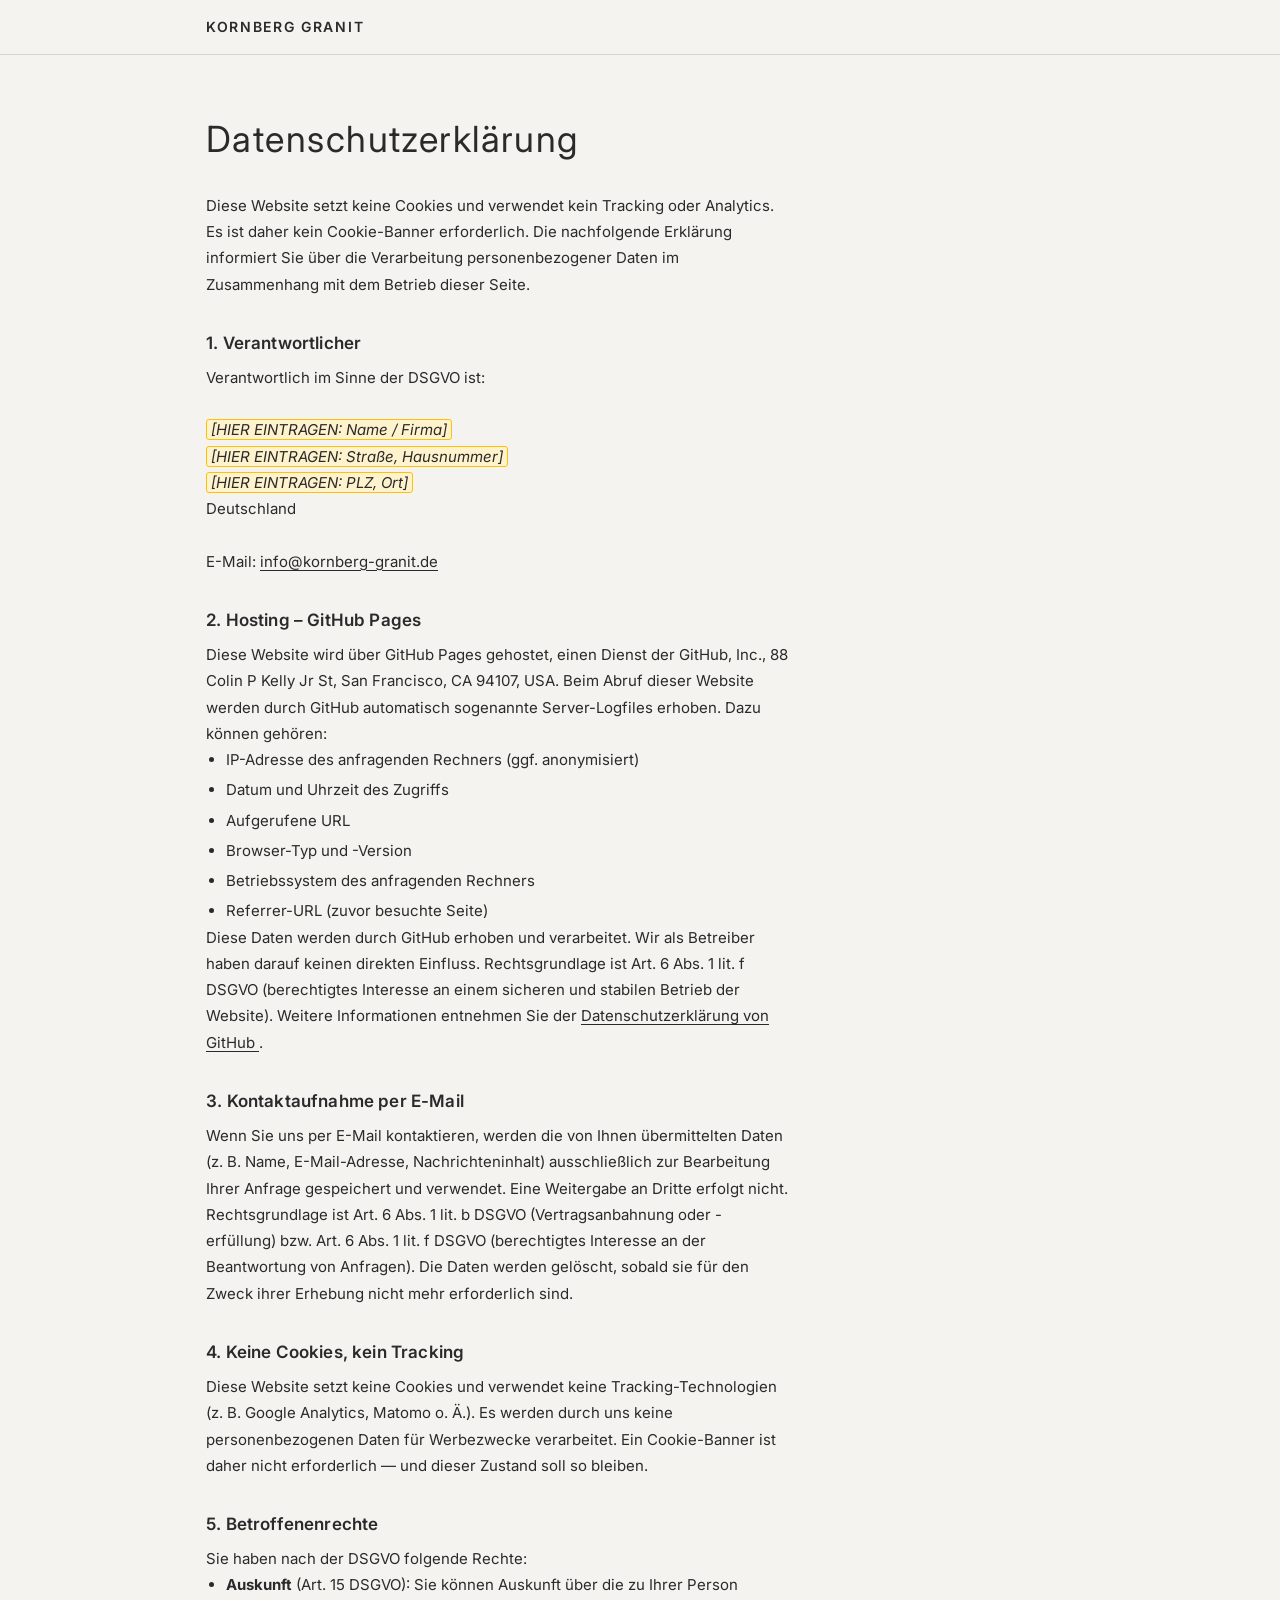
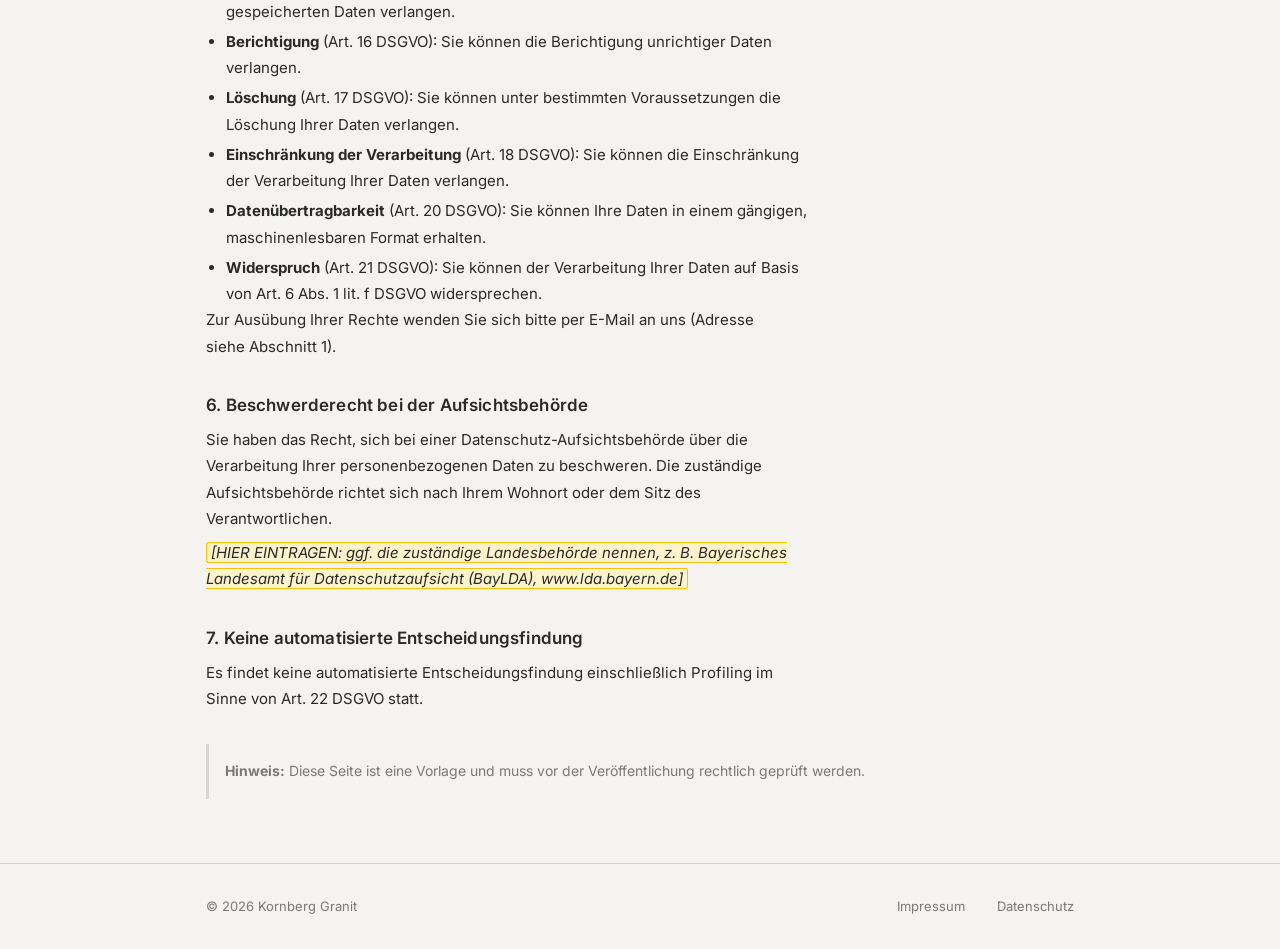
==== datenschutz.html @ 0f45020a "feat: add datenschutz.html with DSGVO privacy policy template" ====
<!DOCTYPE html>
<!--
  HINWEIS: Diese Seite ist eine Vorlage.
  Der Inhalt muss vor der Veröffentlichung von einem Rechtsanwalt
  oder einer sachkundigen Person geprüft werden. Der Betreiber
  der Website ist für die Vollständigkeit und Richtigkeit der
  Angaben selbst verantwortlich.
-->
<html lang="de">
<head>
  <meta charset="UTF-8">
  <meta name="viewport" content="width=device-width, initial-scale=1.0">
  <meta name="robots" content="noindex">
  <title>Datenschutz – Kornberg Granit</title>
  <link rel="preconnect" href="https://fonts.googleapis.com">
  <link rel="preconnect" href="https://fonts.gstatic.com" crossorigin>
  <link href="https://fonts.googleapis.com/css2?family=Inter:wght@300;400;600&display=swap" rel="stylesheet">
  <link rel="stylesheet" href="style.css">
</head>
<body>

  <header class="site-header" role="banner">
    <div class="container">
      <a href="index.html" class="site-header__name" aria-label="Kornberg Granit – Startseite">Kornberg Granit</a>
    </div>
  </header>

  <main id="main-content">
    <div class="container">
      <article class="legal" aria-labelledby="datenschutz-heading">

        <h1 id="datenschutz-heading">Datenschutzerklärung</h1>

        <p>
          Diese Website setzt keine Cookies und verwendet kein Tracking oder Analytics.
          Es ist daher kein Cookie-Banner erforderlich. Die nachfolgende Erklärung
          informiert Sie über die Verarbeitung personenbezogener Daten im Zusammenhang
          mit dem Betrieb dieser Seite.
        </p>

        <h2>1. Verantwortlicher</h2>
        <p>
          Verantwortlich im Sinne der DSGVO ist:<br><br>
          <span class="legal__placeholder">[HIER EINTRAGEN: Name / Firma]</span><br>
          <span class="legal__placeholder">[HIER EINTRAGEN: Straße, Hausnummer]</span><br>
          <span class="legal__placeholder">[HIER EINTRAGEN: PLZ, Ort]</span><br>
          Deutschland<br><br>
          E-Mail: <span id="datenschutz-email-container" aria-live="polite"></span>
          <noscript>info [at] kornberg-granit [punkt] de</noscript>
        </p>

        <h2>2. Hosting – GitHub Pages</h2>
        <p>
          Diese Website wird über GitHub Pages gehostet, einen Dienst der
          GitHub, Inc., 88 Colin P Kelly Jr St, San Francisco, CA 94107, USA.
          Beim Abruf dieser Website werden durch GitHub automatisch sogenannte
          Server-Logfiles erhoben. Dazu können gehören:
        </p>
        <ul>
          <li>IP-Adresse des anfragenden Rechners (ggf. anonymisiert)</li>
          <li>Datum und Uhrzeit des Zugriffs</li>
          <li>Aufgerufene URL</li>
          <li>Browser-Typ und -Version</li>
          <li>Betriebssystem des anfragenden Rechners</li>
          <li>Referrer-URL (zuvor besuchte Seite)</li>
        </ul>
        <p>
          Diese Daten werden durch GitHub erhoben und verarbeitet. Wir als
          Betreiber haben darauf keinen direkten Einfluss. Rechtsgrundlage
          ist Art. 6 Abs. 1 lit. f DSGVO (berechtigtes Interesse an einem
          sicheren und stabilen Betrieb der Website). Weitere Informationen
          entnehmen Sie der
          <a href="https://docs.github.com/en/site-policy/privacy-policies/github-general-privacy-statement"
             target="_blank" rel="noopener noreferrer">
            Datenschutzerklärung von GitHub
          </a>.
        </p>

        <h2>3. Kontaktaufnahme per E-Mail</h2>
        <p>
          Wenn Sie uns per E-Mail kontaktieren, werden die von Ihnen
          übermittelten Daten (z. B. Name, E-Mail-Adresse, Nachrichteninhalt)
          ausschließlich zur Bearbeitung Ihrer Anfrage gespeichert und
          verwendet. Eine Weitergabe an Dritte erfolgt nicht.
          Rechtsgrundlage ist Art. 6 Abs. 1 lit. b DSGVO (Vertragsanbahnung
          oder -erfüllung) bzw. Art. 6 Abs. 1 lit. f DSGVO (berechtigtes
          Interesse an der Beantwortung von Anfragen). Die Daten werden
          gelöscht, sobald sie für den Zweck ihrer Erhebung nicht mehr
          erforderlich sind.
        </p>

        <h2>4. Keine Cookies, kein Tracking</h2>
        <p>
          Diese Website setzt keine Cookies und verwendet keine
          Tracking-Technologien (z. B. Google Analytics, Matomo o. Ä.).
          Es werden durch uns keine personenbezogenen Daten für
          Werbezwecke verarbeitet. Ein Cookie-Banner ist daher nicht
          erforderlich — und dieser Zustand soll so bleiben.
        </p>

        <h2>5. Betroffenenrechte</h2>
        <p>Sie haben nach der DSGVO folgende Rechte:</p>
        <ul>
          <li><strong>Auskunft</strong> (Art. 15 DSGVO): Sie können Auskunft über die zu Ihrer Person gespeicherten Daten verlangen.</li>
          <li><strong>Berichtigung</strong> (Art. 16 DSGVO): Sie können die Berichtigung unrichtiger Daten verlangen.</li>
          <li><strong>Löschung</strong> (Art. 17 DSGVO): Sie können unter bestimmten Voraussetzungen die Löschung Ihrer Daten verlangen.</li>
          <li><strong>Einschränkung der Verarbeitung</strong> (Art. 18 DSGVO): Sie können die Einschränkung der Verarbeitung Ihrer Daten verlangen.</li>
          <li><strong>Datenübertragbarkeit</strong> (Art. 20 DSGVO): Sie können Ihre Daten in einem gängigen, maschinenlesbaren Format erhalten.</li>
          <li><strong>Widerspruch</strong> (Art. 21 DSGVO): Sie können der Verarbeitung Ihrer Daten auf Basis von Art. 6 Abs. 1 lit. f DSGVO widersprechen.</li>
        </ul>
        <p>
          Zur Ausübung Ihrer Rechte wenden Sie sich bitte per E-Mail an uns
          (Adresse siehe Abschnitt 1).
        </p>

        <h2>6. Beschwerderecht bei der Aufsichtsbehörde</h2>
        <p>
          Sie haben das Recht, sich bei einer Datenschutz-Aufsichtsbehörde
          über die Verarbeitung Ihrer personenbezogenen Daten zu beschweren.
          Die zuständige Aufsichtsbehörde richtet sich nach Ihrem Wohnort
          oder dem Sitz des Verantwortlichen.
        </p>
        <p>
          <span class="legal__placeholder">[HIER EINTRAGEN: ggf. die zuständige Landesbehörde nennen, z. B. Bayerisches Landesamt für Datenschutzaufsicht (BayLDA), www.lda.bayern.de]</span>
        </p>

        <h2>7. Keine automatisierte Entscheidungsfindung</h2>
        <p>
          Es findet keine automatisierte Entscheidungsfindung einschließlich
          Profiling im Sinne von Art. 22 DSGVO statt.
        </p>

        <div class="legal__notice" role="note">
          <strong>Hinweis:</strong> Diese Seite ist eine Vorlage und muss vor der
          Veröffentlichung rechtlich geprüft werden.
        </div>

      </article>
    </div>
  </main>

  <footer class="site-footer" role="contentinfo">
    <div class="container">
      <span>&copy; <span id="footer-year"></span> Kornberg Granit</span>
      <nav aria-label="Rechtliches">
        <a href="impressum.html">Impressum</a>
        <a href="datenschutz.html" aria-current="page">Datenschutz</a>
      </nav>
    </div>
  </footer>

  <script>
    // Email spam protection: address is Base64-encoded, never cleartext in this file.
    (function () {
      var encoded = 'aW5mb0Brb3JuYmVyZy1ncmFuaXQuZGU=';
      var email = atob(encoded);

      var container = document.getElementById('datenschutz-email-container');
      if (container) {
        var link = document.createElement('a');
        link.href = 'mailto:' + email;
        link.textContent = email;
        link.setAttribute('aria-label', 'E-Mail an Kornberg Granit senden');
        container.appendChild(link);
      }

      var yearEl = document.getElementById('footer-year');
      if (yearEl) {
        yearEl.textContent = new Date().getFullYear();
      }
    }());
  </script>

</body>
</html>
---- style.css ----
/* style.css */
/* =========================================================
   Kornberg Granit — Shared Stylesheet
   ========================================================= */

/* --- Reset & Box Model --- */
*, *::before, *::after {
  box-sizing: border-box;
  margin: 0;
  padding: 0;
}

/* --- Custom Properties --- */
:root {
  --color-bg:      #f5f3f0;
  --color-text:    #2a2a2a;
  --color-muted:   #7a7a7a;
  --color-border:  #d8d4cf;
  --color-link:    #2a2a2a;
  --font-family:   'Inter', system-ui, -apple-system, sans-serif;
  --max-width:     900px;
  --spacing-xs:    0.5rem;
  --spacing-sm:    1rem;
  --spacing-md:    2rem;
  --spacing-lg:    4rem;
}

/* --- Base --- */
html {
  font-size: 16px;
  scroll-behavior: smooth;
}

body {
  background-color: var(--color-bg);
  color: var(--color-text);
  font-family: var(--font-family);
  font-weight: 400;
  line-height: 1.6;
  min-height: 100vh;
  display: flex;
  flex-direction: column;
}

/* --- Typography --- */
h1 {
  font-size: clamp(2rem, 6vw, 3.5rem);
  font-weight: 300;
  letter-spacing: 0.04em;
  line-height: 1.15;
}

h2 {
  font-size: clamp(1.25rem, 3vw, 1.75rem);
  font-weight: 400;
  letter-spacing: 0.02em;
}

p {
  color: var(--color-muted);
  font-size: 1rem;
  font-weight: 300;
}

a {
  color: var(--color-link);
  text-decoration: underline;
  text-underline-offset: 3px;
}

a:hover {
  opacity: 0.7;
}

a:focus-visible {
  opacity: 0.7;
  outline: 2px solid var(--color-text);
  outline-offset: 3px;
  border-radius: 2px;
}

/* --- Layout --- */
.container {
  width: 100%;
  max-width: var(--max-width);
  margin-inline: auto;
  padding-inline: var(--spacing-sm);
}

main {
  flex: 1;
}

/* --- Header --- */
.site-header {
  border-bottom: 1px solid var(--color-border);
  padding-block: var(--spacing-sm);
}

.site-header .container {
  display: flex;
  align-items: center;
  justify-content: space-between;
}

.site-header__name {
  font-size: 0.875rem;
  font-weight: 600;
  letter-spacing: 0.12em;
  text-transform: uppercase;
  text-decoration: none;
  color: var(--color-text);
}

.site-header__name:hover {
  opacity: 0.7;
}

/* --- Hero Section --- */
.hero {
  padding-block: var(--spacing-lg);
  text-align: center;
}

.hero__tagline {
  margin-top: var(--spacing-sm);
  font-size: 1.125rem;
}

/* --- Gallery Section --- */
.gallery {
  padding-block: var(--spacing-md);
}

.gallery__grid {
  display: grid;
  grid-template-columns: repeat(3, 1fr);
  gap: var(--spacing-xs);
}

.gallery__grid img {
  width: 100%;
  aspect-ratio: 4 / 3;
  object-fit: cover;
  display: block;
}

@media (max-width: 600px) {
  .gallery__grid {
    grid-template-columns: 1fr;
  }
}

/* --- Contact Section --- */
.contact {
  padding-block: var(--spacing-lg);
  text-align: center;
  border-top: 1px solid var(--color-border);
}

.contact__label {
  font-size: 0.8125rem;
  letter-spacing: 0.1em;
  text-transform: uppercase;
  margin-bottom: var(--spacing-sm);
}

.email-link {
  font-size: clamp(1rem, 2.5vw, 1.375rem);
  font-weight: 400;
  color: var(--color-text);
  text-decoration: none;
  border-bottom: 1px solid var(--color-border);
  padding-bottom: 2px;
  transition: border-color 0.2s ease;
}

.email-link:hover,
.email-link:focus-visible {
  opacity: 1;
  border-color: var(--color-text);
}

.noscript-email {
  font-size: 1rem;
  color: var(--color-muted);
}

/* --- Honeypot (invisible to humans, visible to bots) --- */
.hp-trap {
  display: none !important;
  visibility: hidden;
}

/* --- Footer --- */
.site-footer {
  border-top: 1px solid var(--color-border);
  padding-block: var(--spacing-md);
  margin-top: auto;
}

.site-footer .container {
  display: flex;
  flex-wrap: wrap;
  align-items: center;
  justify-content: space-between;
  gap: var(--spacing-sm);
  font-size: 0.8125rem;
  color: var(--color-muted);
}

.site-footer nav {
  display: flex;
  gap: var(--spacing-md);
}

.site-footer a {
  color: var(--color-muted);
  text-decoration: none;
  font-size: 0.8125rem;
}

.site-footer a:hover {
  color: var(--color-text);
  opacity: 1;
}

/* --- Legal Pages (impressum, datenschutz) --- */
.legal {
  padding-block: var(--spacing-lg);
}

.legal h1 {
  font-size: clamp(1.5rem, 4vw, 2.25rem);
  font-weight: 400;
  margin-bottom: var(--spacing-md);
}

.legal h2 {
  font-size: 1.0625rem;
  font-weight: 600;
  margin-top: var(--spacing-md);
  margin-bottom: var(--spacing-xs);
  letter-spacing: 0.01em;
}

.legal p,
.legal li {
  color: var(--color-text);
  font-size: 0.9375rem;
  font-weight: 400;
  line-height: 1.75;
  max-width: 65ch;
}

.legal ul {
  list-style: disc;
  padding-left: 1.25rem;
}

.legal li + li {
  margin-top: 0.25rem;
}

.legal p + p {
  margin-top: var(--spacing-xs);
}

.legal__placeholder {
  background: #fff3cd;
  border: 1px solid #ffc107;
  border-radius: 3px;
  padding: 0 4px;
  font-style: italic;
}

.legal__notice {
  margin-top: var(--spacing-md);
  padding: var(--spacing-sm);
  border-left: 3px solid var(--color-border);
  font-size: 0.875rem;
  color: var(--color-muted);
}
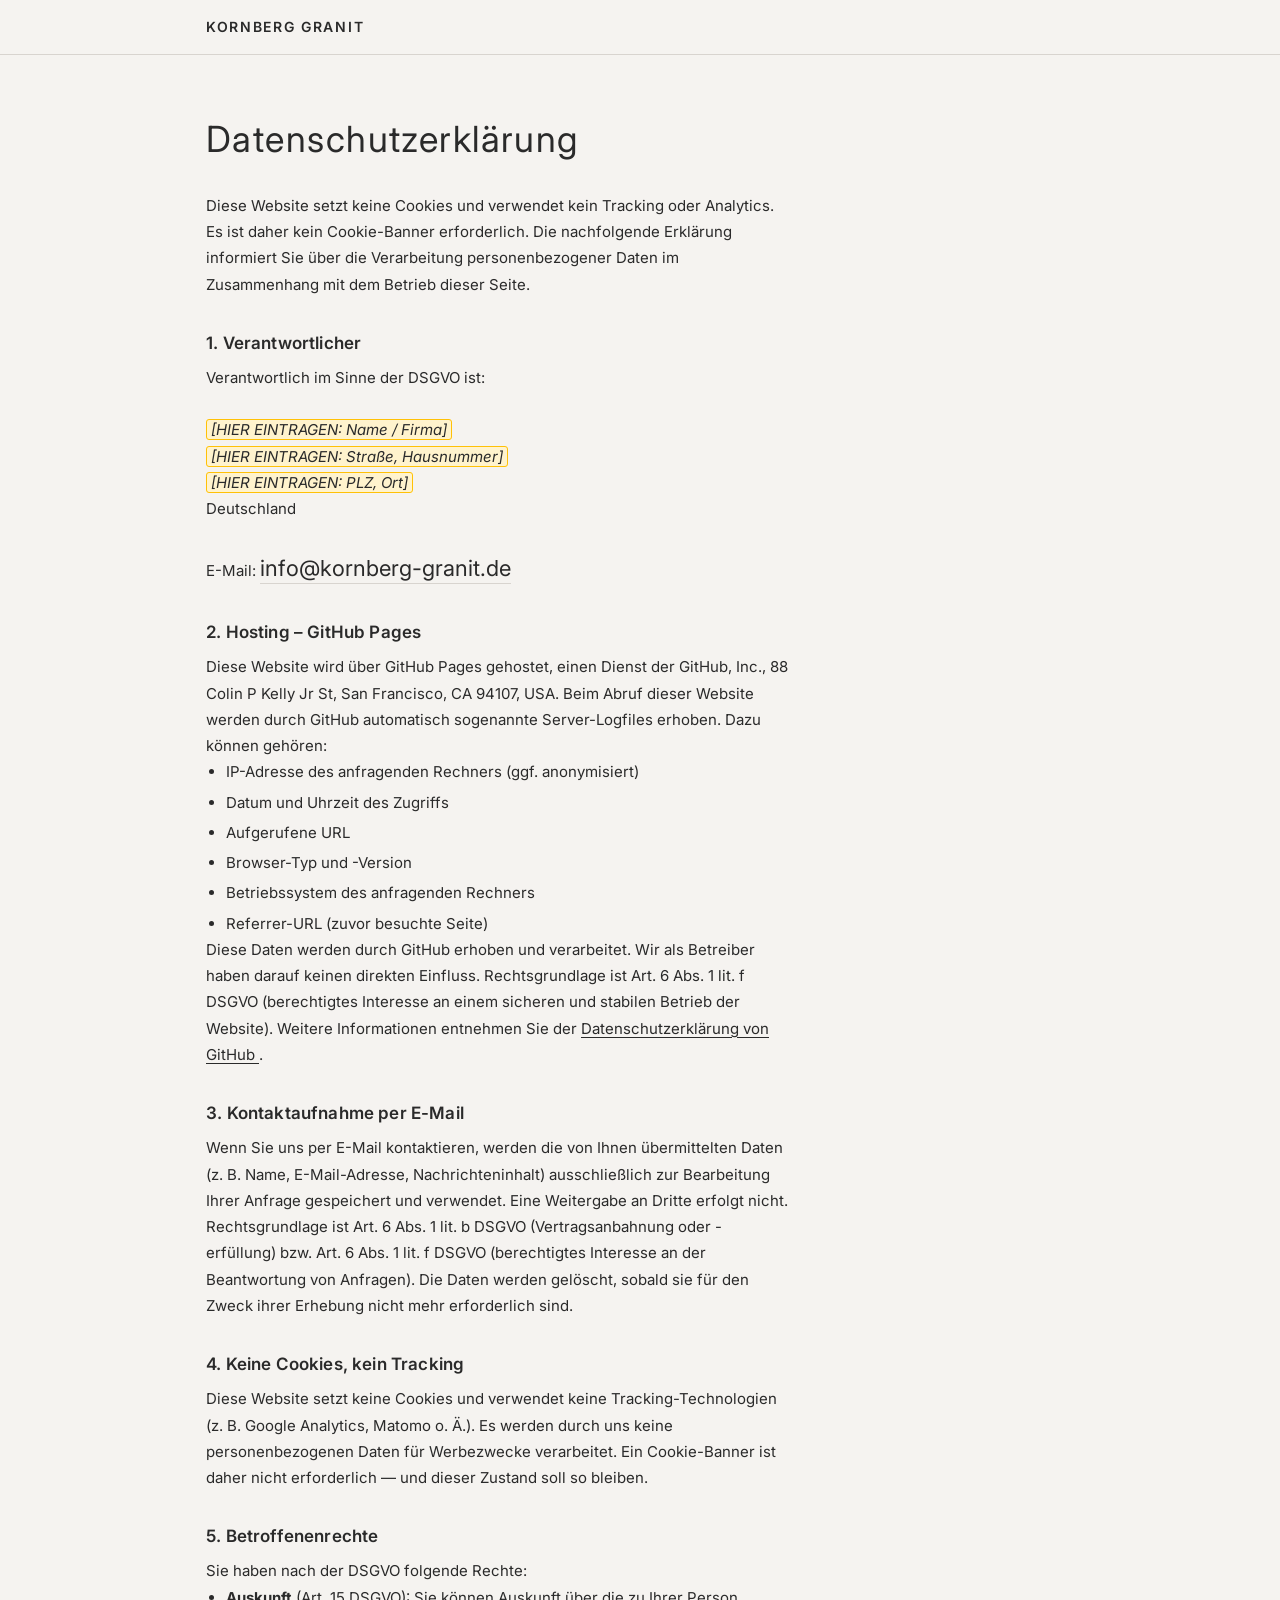
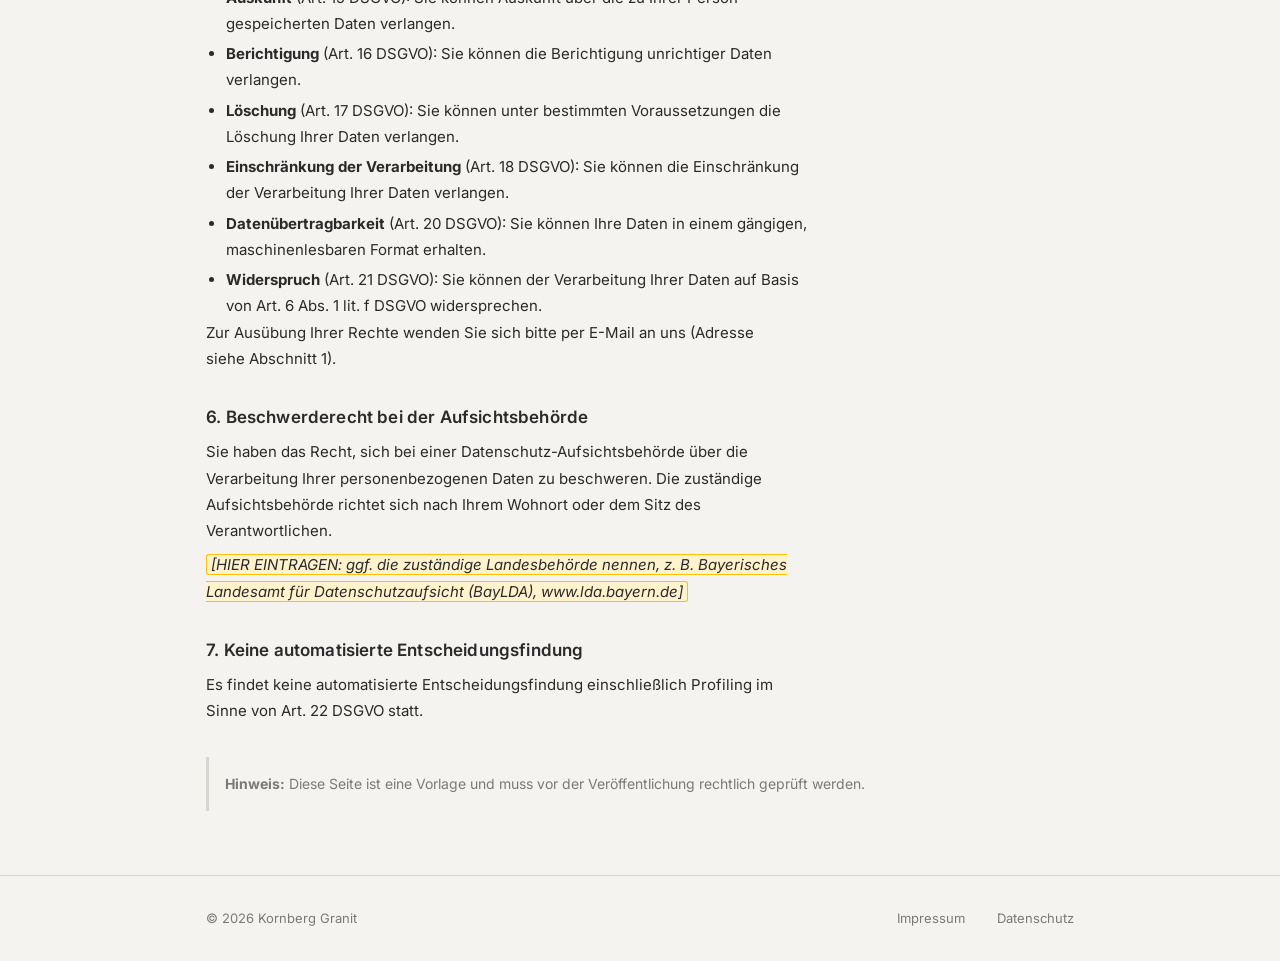
==== commit 597cd8f7: "fix: LCP image eager load, contact h2 label, email-link class on legal pages, empty favicon" ====
--- a/datenschutz.html
+++ b/datenschutz.html
@@ -15,6 +15,7 @@
   <link rel="preconnect" href="https://fonts.googleapis.com">
   <link rel="preconnect" href="https://fonts.gstatic.com" crossorigin>
   <link href="https://fonts.googleapis.com/css2?family=Inter:wght@300;400;600&display=swap" rel="stylesheet">
+  <link rel="icon" href="data:,">
   <link rel="stylesheet" href="style.css">
 </head>
 <body>
@@ -160,6 +161,7 @@
         var link = document.createElement('a');
         link.href = 'mailto:' + email;
         link.textContent = email;
+        link.className = 'email-link';
         link.setAttribute('aria-label', 'E-Mail an Kornberg Granit senden');
         container.appendChild(link);
       }
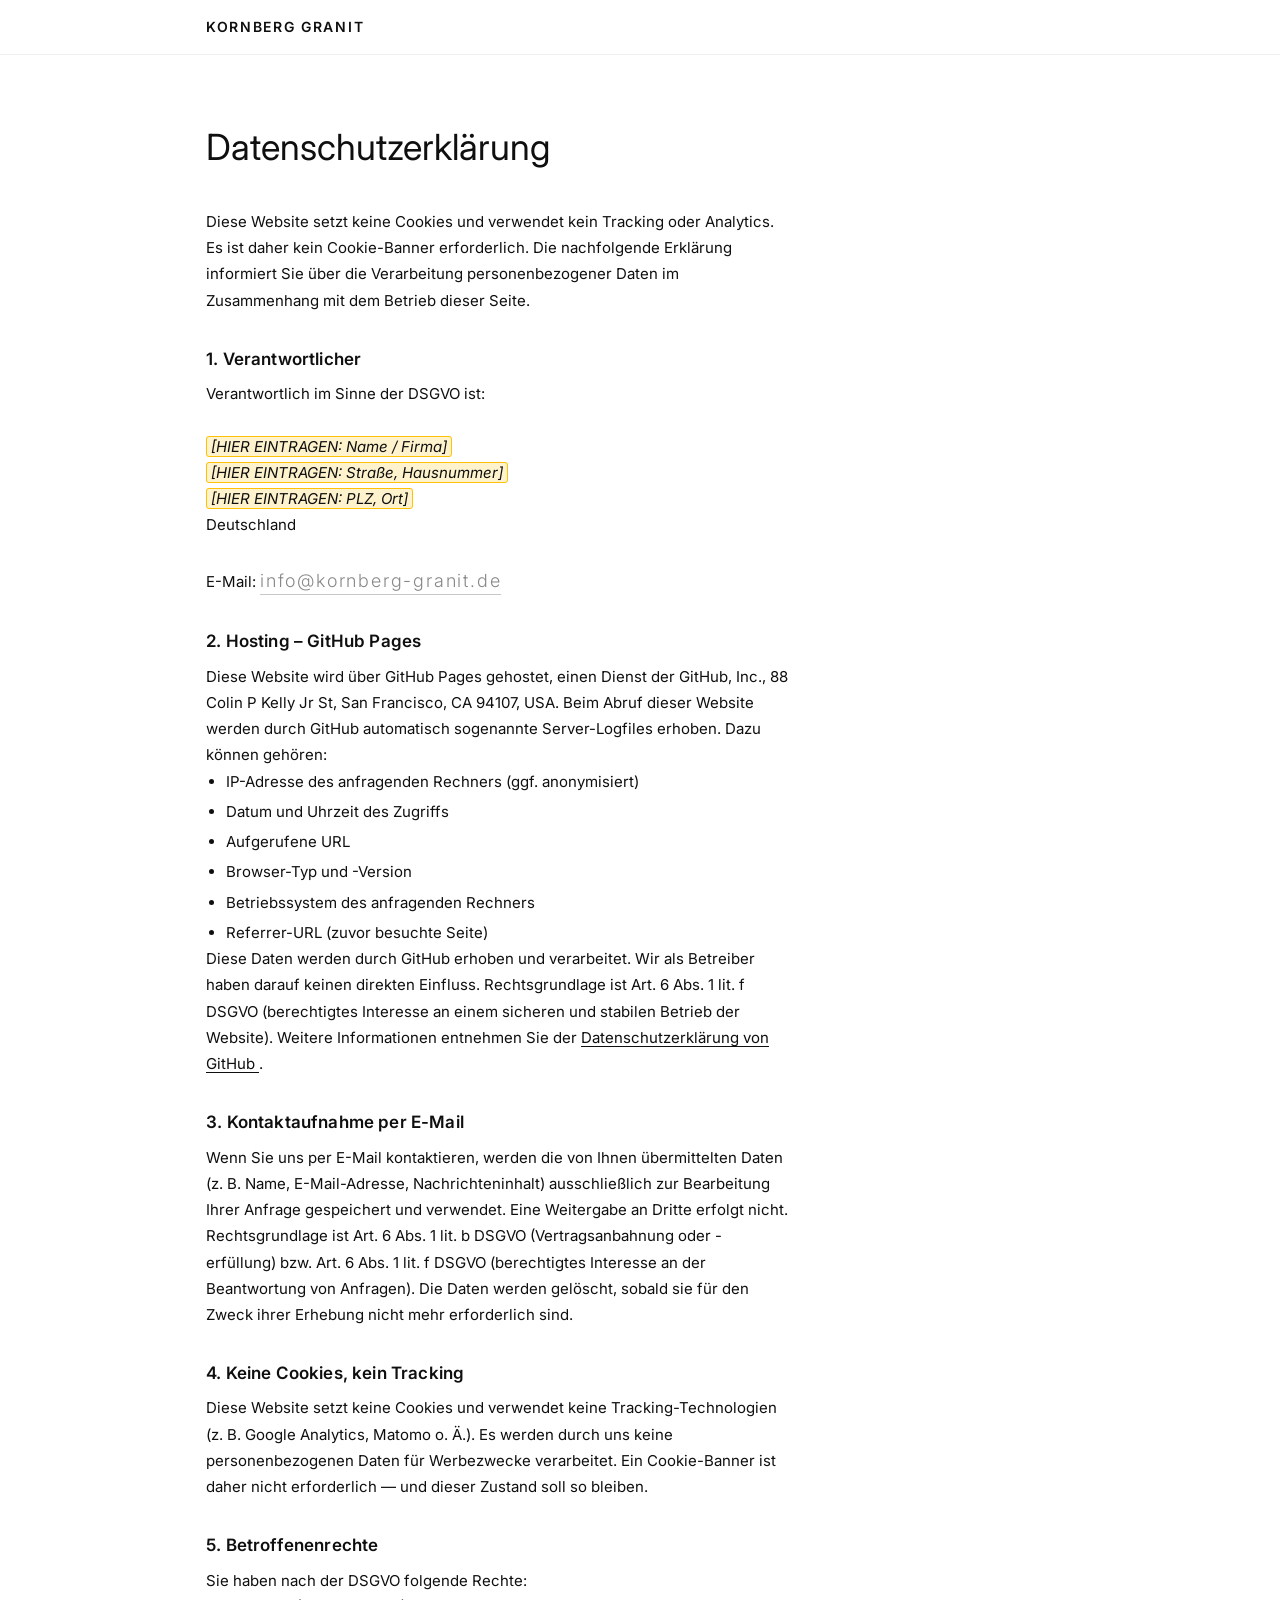
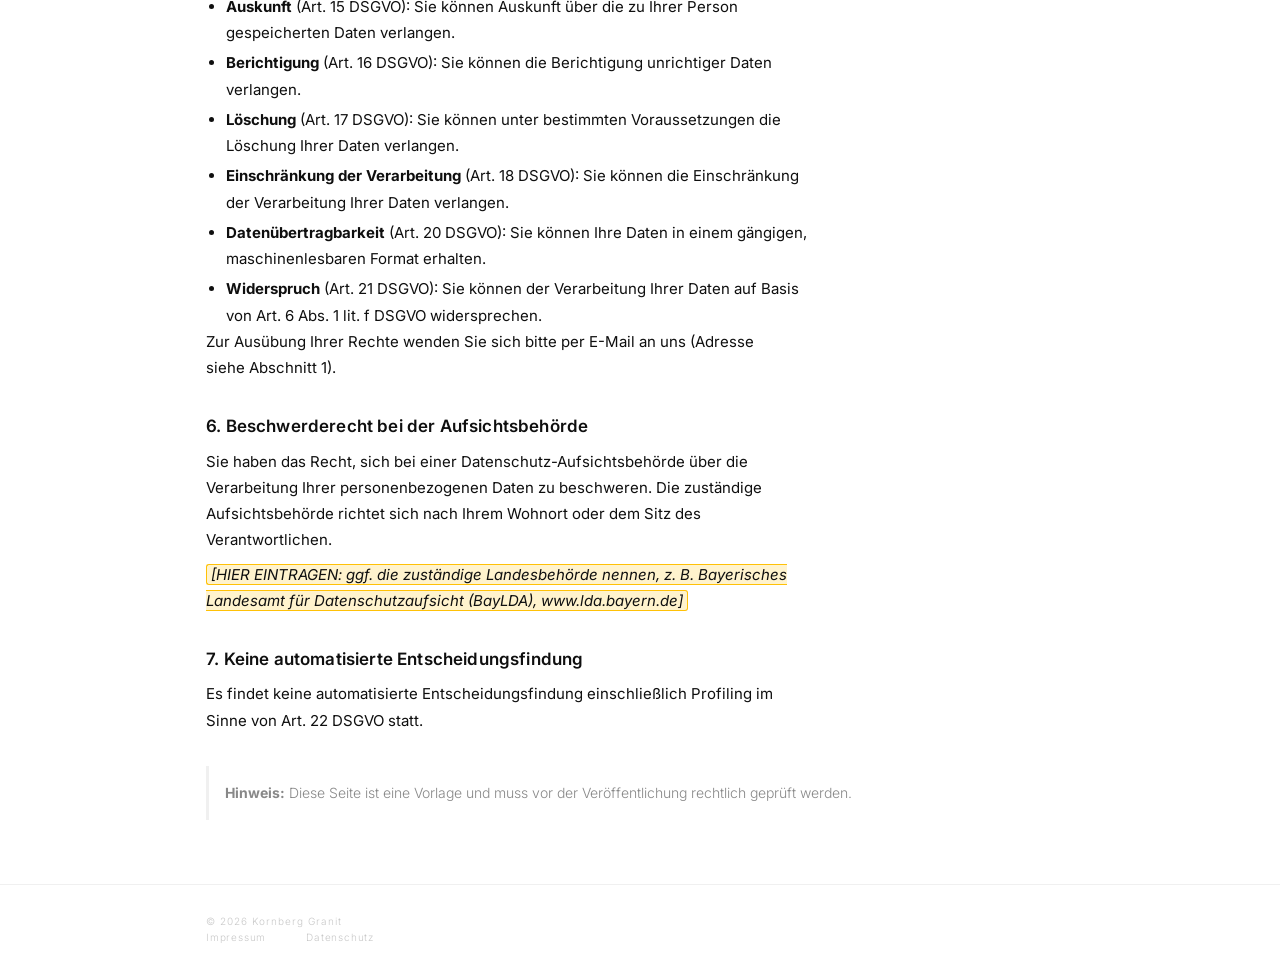
==== commit c134e471: "chore: update Inter font import weights on legal pages" ====
--- a/datenschutz.html
+++ b/datenschutz.html
@@ -14,7 +14,7 @@
   <title>Datenschutz – Kornberg Granit</title>
   <link rel="preconnect" href="https://fonts.googleapis.com">
   <link rel="preconnect" href="https://fonts.gstatic.com" crossorigin>
-  <link href="https://fonts.googleapis.com/css2?family=Inter:wght@300;400;600&display=swap" rel="stylesheet">
+  <link href="https://fonts.googleapis.com/css2?family=Inter:wght@200;300;400;600&display=swap" rel="stylesheet">
   <link rel="icon" href="data:,">
   <link rel="stylesheet" href="style.css">
 </head>
--- a/style.css
+++ b/style.css
@@ -12,17 +12,30 @@
 
 /* --- Custom Properties --- */
 :root {
-  --color-bg:      #f5f3f0;
-  --color-text:    #2a2a2a;
-  --color-muted:   #7a7a7a;
-  --color-border:  #d8d4cf;
-  --color-link:    #2a2a2a;
-  --font-family:   'Inter', system-ui, -apple-system, sans-serif;
-  --max-width:     900px;
-  --spacing-xs:    0.5rem;
-  --spacing-sm:    1rem;
-  --spacing-md:    2rem;
-  --spacing-lg:    4rem;
+  /* Design tokens */
+  --white:   #ffffff;
+  --ink:     #0f0f0f;
+  --mid:     #888888;
+  --faint:   #c8c8c8;
+  --border:  rgba(0,0,0,0.06);
+
+  /* Typefaces */
+  --serif:   'DM Serif Display', Georgia, serif;
+  --display: 'Cormorant Garamond', Georgia, serif;
+  --sans:    'Inter', system-ui, sans-serif;
+
+  /* Legacy aliases — legal pages rely on these names */
+  --color-bg:     var(--white);
+  --color-text:   var(--ink);
+  --color-muted:  var(--mid);
+  --color-border: var(--border);
+  --color-link:   var(--ink);
+  --font-family:  var(--sans);
+  --max-width:    900px;
+  --spacing-xs:   0.5rem;
+  --spacing-sm:   1rem;
+  --spacing-md:   2rem;
+  --spacing-lg:   4rem;
 }
 
 /* --- Base --- */
@@ -32,38 +45,20 @@
 }
 
 body {
-  background-color: var(--color-bg);
-  color: var(--color-text);
-  font-family: var(--font-family);
-  font-weight: 400;
+  background: var(--white);
+  color: var(--ink);
+  font-family: var(--sans);
+  font-weight: 300;
   line-height: 1.6;
   min-height: 100vh;
   display: flex;
   flex-direction: column;
-}
-
-/* --- Typography --- */
-h1 {
-  font-size: clamp(2rem, 6vw, 3.5rem);
-  font-weight: 300;
-  letter-spacing: 0.04em;
-  line-height: 1.15;
-}
-
-h2 {
-  font-size: clamp(1.25rem, 3vw, 1.75rem);
-  font-weight: 400;
-  letter-spacing: 0.02em;
-}
-
-p {
-  color: var(--color-muted);
-  font-size: 1rem;
-  font-weight: 300;
-}
-
+  -webkit-font-smoothing: antialiased;
+}
+
+/* --- Links --- */
 a {
-  color: var(--color-link);
+  color: var(--ink);
   text-decoration: underline;
   text-underline-offset: 3px;
 }
@@ -73,13 +68,156 @@
 }
 
 a:focus-visible {
-  opacity: 0.7;
-  outline: 2px solid var(--color-text);
+  outline: 2px solid var(--ink);
   outline-offset: 3px;
   border-radius: 2px;
 }
 
-/* --- Layout --- */
+/* --- Particle Canvas --- */
+#particle-canvas {
+  position: fixed;
+  inset: 0;
+  width: 100%;
+  height: 100%;
+  pointer-events: none;
+  z-index: 0;
+}
+
+main, footer { position: relative; z-index: 1; }
+
+/* --- Hero --- */
+.hero {
+  display: flex;
+  flex-direction: column;
+  align-items: center;
+  text-align: center;
+  padding: 10rem 2rem 4rem;
+}
+
+.hero__eyebrow {
+  font-family: var(--sans);
+  font-size: 0.6875rem;
+  font-weight: 300;
+  letter-spacing: 0.3em;
+  text-transform: uppercase;
+  color: var(--mid);
+  margin-bottom: 2.25rem;
+}
+
+.hero__h1 {
+  font-family: var(--serif);
+  font-size: clamp(5rem, 13vw, 9rem);
+  font-weight: 400;
+  line-height: 0.95;
+  color: var(--ink);
+  letter-spacing: -0.02em;
+}
+
+/* --- Hero Image --- */
+.hero-image {
+  display: flex;
+  justify-content: center;
+  padding: 5.5rem 2rem 0;
+}
+
+.hero-image img {
+  width: min(720px, 88vw);
+  aspect-ratio: 16 / 10;
+  object-fit: cover;
+  display: block;
+  box-shadow: 0 20px 80px rgba(0,0,0,0.10);
+}
+
+/* --- Contact --- */
+.contact {
+  padding: 9rem 2rem 8rem;
+  text-align: center;
+  display: flex;
+  flex-direction: column;
+  align-items: center;
+}
+
+.contact__heading {
+  font-family: var(--display);
+  font-size: clamp(2.5rem, 6vw, 4.5rem);
+  font-weight: 300;
+  font-style: italic;
+  color: var(--ink);
+  line-height: 1.05;
+  letter-spacing: 0.01em;
+  margin-bottom: 2.25rem;
+}
+
+.contact__divider {
+  width: 32px;
+  height: 1px;
+  background: var(--faint);
+  margin-bottom: 2.25rem;
+}
+
+/* --- Email Link --- */
+.email-link {
+  font-family: var(--sans);
+  font-size: clamp(0.875rem, 2vw, 1.125rem);
+  font-weight: 300;
+  letter-spacing: 0.1em;
+  color: var(--mid);
+  text-decoration: none;
+  border-bottom: 1px solid var(--faint);
+  padding-bottom: 3px;
+  transition: color 0.2s, border-color 0.2s;
+}
+
+.email-link:hover,
+.email-link:focus-visible {
+  opacity: 1;
+  color: var(--ink);
+  border-color: var(--ink);
+  outline: none;
+}
+
+.noscript-email {
+  font-size: 1rem;
+  color: var(--mid);
+}
+
+/* --- Honeypot (invisible to humans, visible to bots) --- */
+.hp-trap {
+  display: none !important;
+  visibility: hidden;
+}
+
+/* --- Footer --- */
+.site-footer {
+  border-top: 1px solid var(--border);
+  padding: 1.75rem 2.5rem;
+  display: flex;
+  justify-content: space-between;
+  align-items: center;
+  font-size: 0.625rem;
+  font-weight: 300;
+  letter-spacing: 0.1em;
+  color: var(--faint);
+  margin-top: auto;
+}
+
+.site-footer nav {
+  display: flex;
+  gap: 2.5rem;
+}
+
+.site-footer a {
+  color: var(--faint);
+  text-decoration: none;
+  letter-spacing: 0.08em;
+}
+
+.site-footer a:hover {
+  color: var(--ink);
+  opacity: 1;
+}
+
+/* --- Layout helper (legal pages) --- */
 .container {
   width: 100%;
   max-width: var(--max-width);
@@ -87,11 +225,7 @@
   padding-inline: var(--spacing-sm);
 }
 
-main {
-  flex: 1;
-}
-
-/* --- Header --- */
+/* --- Header (legal pages only) --- */
 .site-header {
   border-bottom: 1px solid var(--color-border);
   padding-block: var(--spacing-sm);
@@ -109,134 +243,27 @@
   letter-spacing: 0.12em;
   text-transform: uppercase;
   text-decoration: none;
-  color: var(--color-text);
+  color: var(--ink);
 }
 
 .site-header__name:hover {
   opacity: 0.7;
 }
 
-/* --- Hero Section --- */
-.hero {
-  padding-block: var(--spacing-lg);
-  text-align: center;
-}
-
-.hero__tagline {
-  margin-top: var(--spacing-sm);
-  font-size: 1.125rem;
-}
-
-/* --- Gallery Section --- */
-.gallery {
-  padding-block: var(--spacing-md);
-}
-
-.gallery__grid {
-  display: grid;
-  grid-template-columns: repeat(3, 1fr);
-  gap: var(--spacing-xs);
-}
-
-.gallery__grid img {
-  width: 100%;
-  aspect-ratio: 4 / 3;
-  object-fit: cover;
-  display: block;
-}
-
-@media (max-width: 600px) {
-  .gallery__grid {
-    grid-template-columns: 1fr;
-  }
-}
-
-/* --- Contact Section --- */
-.contact {
-  padding-block: var(--spacing-lg);
-  text-align: center;
-  border-top: 1px solid var(--color-border);
-}
-
-.contact__label {
-  font-size: 0.8125rem;
-  letter-spacing: 0.1em;
-  text-transform: uppercase;
-  margin-bottom: var(--spacing-sm);
-}
-
-.email-link {
-  font-size: clamp(1rem, 2.5vw, 1.375rem);
-  font-weight: 400;
-  color: var(--color-text);
-  text-decoration: none;
-  border-bottom: 1px solid var(--color-border);
-  padding-bottom: 2px;
-  transition: border-color 0.2s ease;
-}
-
-.email-link:hover,
-.email-link:focus-visible {
-  opacity: 1;
-  border-color: var(--color-text);
-}
-
-.noscript-email {
-  font-size: 1rem;
-  color: var(--color-muted);
-}
-
-/* --- Honeypot (invisible to humans, visible to bots) --- */
-.hp-trap {
-  display: none !important;
-  visibility: hidden;
-}
-
-/* --- Footer --- */
-.site-footer {
-  border-top: 1px solid var(--color-border);
-  padding-block: var(--spacing-md);
-  margin-top: auto;
-}
-
-.site-footer .container {
-  display: flex;
-  flex-wrap: wrap;
-  align-items: center;
-  justify-content: space-between;
-  gap: var(--spacing-sm);
-  font-size: 0.8125rem;
-  color: var(--color-muted);
-}
-
-.site-footer nav {
-  display: flex;
-  gap: var(--spacing-md);
-}
-
-.site-footer a {
-  color: var(--color-muted);
-  text-decoration: none;
-  font-size: 0.8125rem;
-}
-
-.site-footer a:hover {
-  color: var(--color-text);
-  opacity: 1;
-}
-
-/* --- Legal Pages (impressum, datenschutz) --- */
+/* --- Legal Pages --- */
 .legal {
   padding-block: var(--spacing-lg);
 }
 
 .legal h1 {
+  font-family: var(--sans);
   font-size: clamp(1.5rem, 4vw, 2.25rem);
   font-weight: 400;
   margin-bottom: var(--spacing-md);
 }
 
 .legal h2 {
+  font-family: var(--sans);
   font-size: 1.0625rem;
   font-weight: 600;
   margin-top: var(--spacing-md);
@@ -246,7 +273,7 @@
 
 .legal p,
 .legal li {
-  color: var(--color-text);
+  color: var(--ink);
   font-size: 0.9375rem;
   font-weight: 400;
   line-height: 1.75;
@@ -279,5 +306,5 @@
   padding: var(--spacing-sm);
   border-left: 3px solid var(--color-border);
   font-size: 0.875rem;
-  color: var(--color-muted);
-}
+  color: var(--mid);
+}
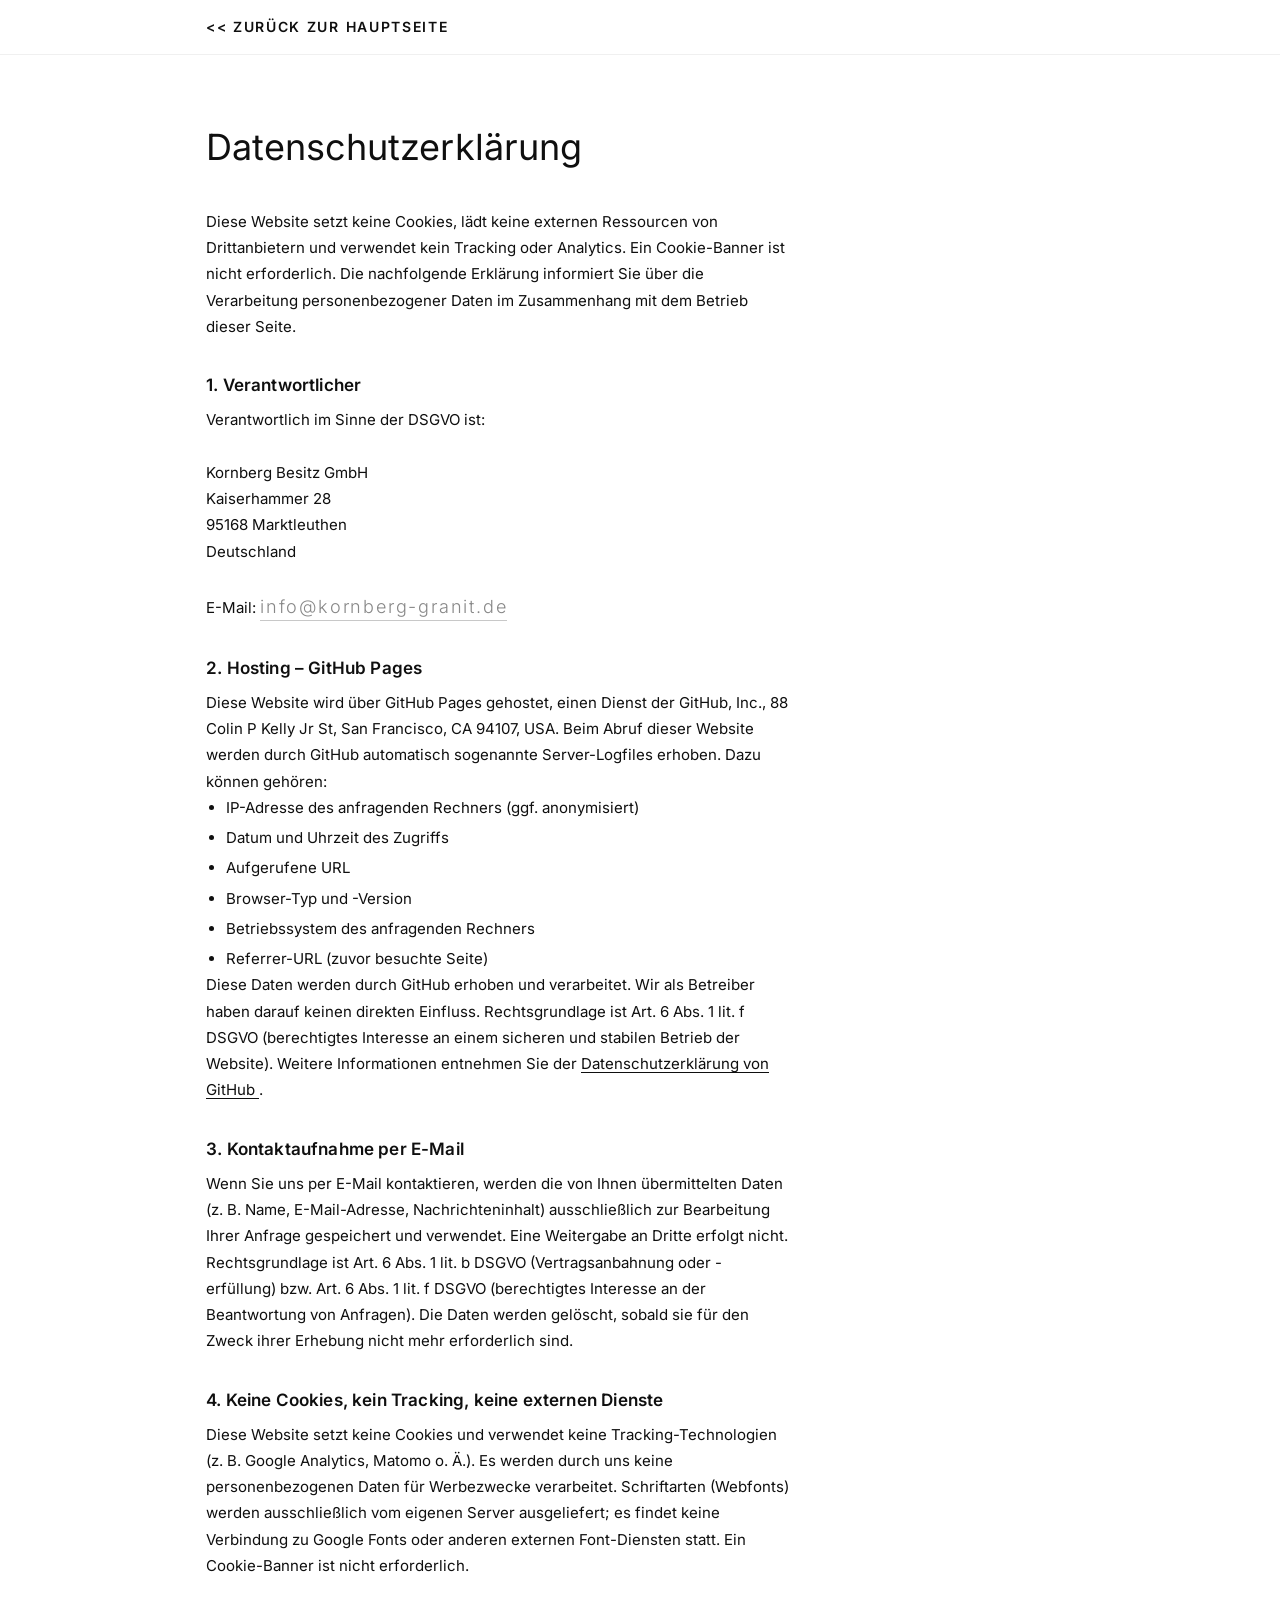
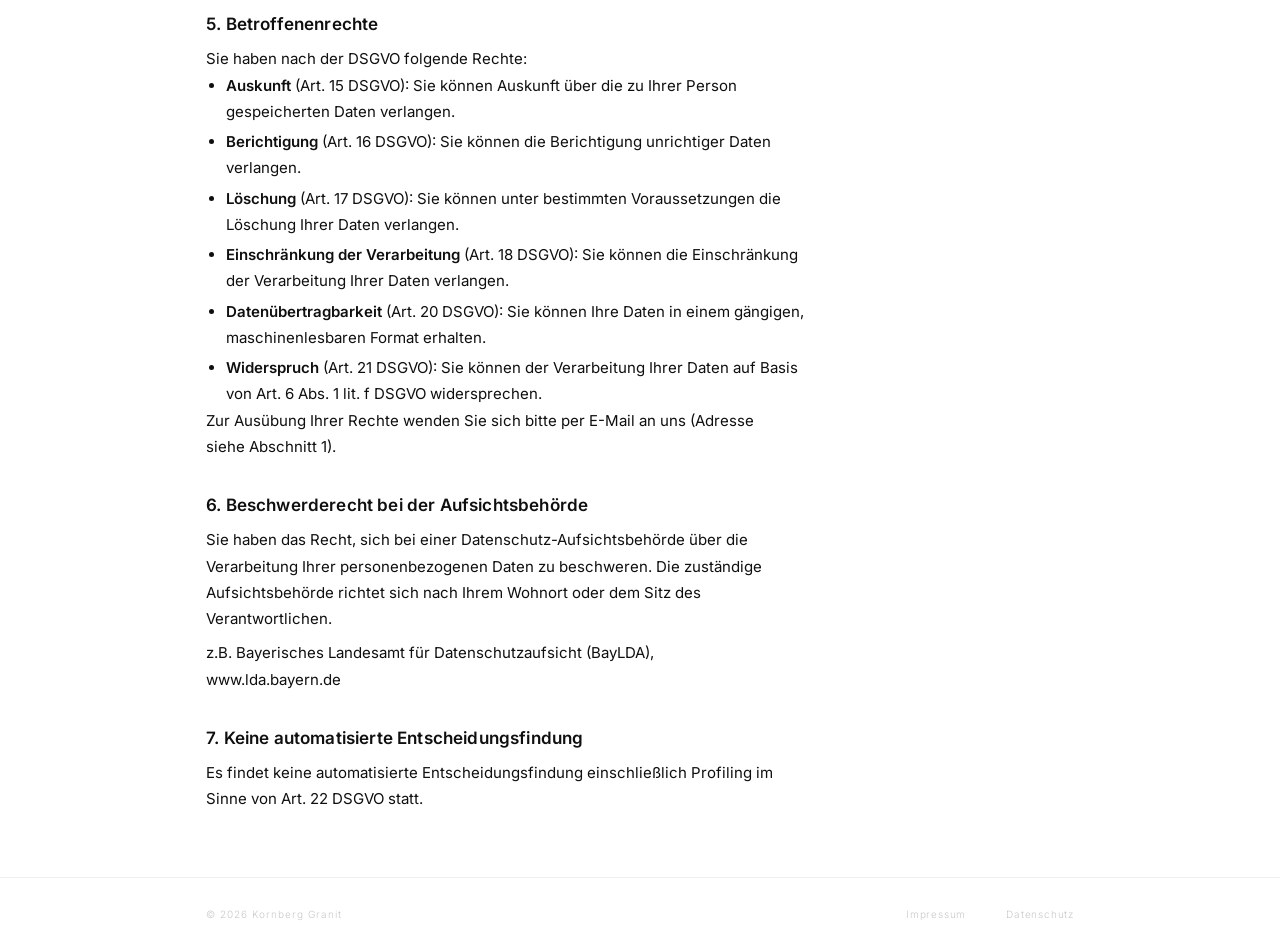
==== commit d37dc91b: "Added Basic Setup" ====
--- a/datenschutz.html
+++ b/datenschutz.html
@@ -1,20 +1,11 @@
 <!DOCTYPE html>
-<!--
-  HINWEIS: Diese Seite ist eine Vorlage.
-  Der Inhalt muss vor der Veröffentlichung von einem Rechtsanwalt
-  oder einer sachkundigen Person geprüft werden. Der Betreiber
-  der Website ist für die Vollständigkeit und Richtigkeit der
-  Angaben selbst verantwortlich.
--->
+
 <html lang="de">
 <head>
   <meta charset="UTF-8">
   <meta name="viewport" content="width=device-width, initial-scale=1.0">
   <meta name="robots" content="noindex">
   <title>Datenschutz – Kornberg Granit</title>
-  <link rel="preconnect" href="https://fonts.googleapis.com">
-  <link rel="preconnect" href="https://fonts.gstatic.com" crossorigin>
-  <link href="https://fonts.googleapis.com/css2?family=Inter:wght@200;300;400;600&display=swap" rel="stylesheet">
   <link rel="icon" href="data:,">
   <link rel="stylesheet" href="style.css">
 </head>
@@ -22,7 +13,7 @@
 
   <header class="site-header" role="banner">
     <div class="container">
-      <a href="index.html" class="site-header__name" aria-label="Kornberg Granit – Startseite">Kornberg Granit</a>
+      <a href="index.html" class="site-header__name" aria-label="Kornberg Granit – Startseite"><< Zurück zur Hauptseite</a>
     </div>
   </header>
 
@@ -33,18 +24,18 @@
         <h1 id="datenschutz-heading">Datenschutzerklärung</h1>
 
         <p>
-          Diese Website setzt keine Cookies und verwendet kein Tracking oder Analytics.
-          Es ist daher kein Cookie-Banner erforderlich. Die nachfolgende Erklärung
-          informiert Sie über die Verarbeitung personenbezogener Daten im Zusammenhang
-          mit dem Betrieb dieser Seite.
+          Diese Website setzt keine Cookies, lädt keine externen Ressourcen von
+          Drittanbietern und verwendet kein Tracking oder Analytics. Ein Cookie-Banner
+          ist nicht erforderlich. Die nachfolgende Erklärung informiert Sie über die
+          Verarbeitung personenbezogener Daten im Zusammenhang mit dem Betrieb dieser Seite.
         </p>
 
         <h2>1. Verantwortlicher</h2>
         <p>
           Verantwortlich im Sinne der DSGVO ist:<br><br>
-          <span class="legal__placeholder">[HIER EINTRAGEN: Name / Firma]</span><br>
-          <span class="legal__placeholder">[HIER EINTRAGEN: Straße, Hausnummer]</span><br>
-          <span class="legal__placeholder">[HIER EINTRAGEN: PLZ, Ort]</span><br>
+          Kornberg Besitz GmbH<br>
+          Kaiserhammer 28<br>
+          95168 Marktleuthen<br>
           Deutschland<br><br>
           E-Mail: <span id="datenschutz-email-container" aria-live="polite"></span>
           <noscript>info [at] kornberg-granit [punkt] de</noscript>
@@ -90,13 +81,15 @@
           erforderlich sind.
         </p>
 
-        <h2>4. Keine Cookies, kein Tracking</h2>
+        <h2>4. Keine Cookies, kein Tracking, keine externen Dienste</h2>
         <p>
           Diese Website setzt keine Cookies und verwendet keine
           Tracking-Technologien (z. B. Google Analytics, Matomo o. Ä.).
           Es werden durch uns keine personenbezogenen Daten für
-          Werbezwecke verarbeitet. Ein Cookie-Banner ist daher nicht
-          erforderlich — und dieser Zustand soll so bleiben.
+          Werbezwecke verarbeitet. Schriftarten (Webfonts) werden
+          ausschließlich vom eigenen Server ausgeliefert; es findet
+          keine Verbindung zu Google Fonts oder anderen externen
+          Font-Diensten statt. Ein Cookie-Banner ist nicht erforderlich.
         </p>
 
         <h2>5. Betroffenenrechte</h2>
@@ -122,7 +115,7 @@
           oder dem Sitz des Verantwortlichen.
         </p>
         <p>
-          <span class="legal__placeholder">[HIER EINTRAGEN: ggf. die zuständige Landesbehörde nennen, z. B. Bayerisches Landesamt für Datenschutzaufsicht (BayLDA), www.lda.bayern.de]</span>
+          z.B. Bayerisches Landesamt für Datenschutzaufsicht (BayLDA), www.lda.bayern.de
         </p>
 
         <h2>7. Keine automatisierte Entscheidungsfindung</h2>
@@ -130,11 +123,6 @@
           Es findet keine automatisierte Entscheidungsfindung einschließlich
           Profiling im Sinne von Art. 22 DSGVO statt.
         </p>
-
-        <div class="legal__notice" role="note">
-          <strong>Hinweis:</strong> Diese Seite ist eine Vorlage und muss vor der
-          Veröffentlichung rechtlich geprüft werden.
-        </div>
 
       </article>
     </div>
--- a/style.css
+++ b/style.css
@@ -2,6 +2,476 @@
 /* =========================================================
    Kornberg Granit — Shared Stylesheet
    ========================================================= */
+
+/* --- Web Fonts (self-hosted, DSGVO-konform) --- */
+/* cyrillic-ext */
+@font-face {
+  font-family: 'Cormorant Garamond';
+  font-style: italic;
+  font-weight: 300;
+  font-display: swap;
+  src: url(fonts/co3ZmX5slCNuHLi8bLeY9MK7whWMhyjYrEtFmSq17w.woff2) format('woff2');
+  unicode-range: U+0460-052F, U+1C80-1C8A, U+20B4, U+2DE0-2DFF, U+A640-A69F, U+FE2E-FE2F;
+}
+/* cyrillic */
+@font-face {
+  font-family: 'Cormorant Garamond';
+  font-style: italic;
+  font-weight: 300;
+  font-display: swap;
+  src: url(fonts/co3ZmX5slCNuHLi8bLeY9MK7whWMhyjYrEtMmSq17w.woff2) format('woff2');
+  unicode-range: U+0301, U+0400-045F, U+0490-0491, U+04B0-04B1, U+2116;
+}
+/* vietnamese */
+@font-face {
+  font-family: 'Cormorant Garamond';
+  font-style: italic;
+  font-weight: 300;
+  font-display: swap;
+  src: url(fonts/co3ZmX5slCNuHLi8bLeY9MK7whWMhyjYrEtHmSq17w.woff2) format('woff2');
+  unicode-range: U+0102-0103, U+0110-0111, U+0128-0129, U+0168-0169, U+01A0-01A1, U+01AF-01B0, U+0300-0301, U+0303-0304, U+0308-0309, U+0323, U+0329, U+1EA0-1EF9, U+20AB;
+}
+/* latin-ext */
+@font-face {
+  font-family: 'Cormorant Garamond';
+  font-style: italic;
+  font-weight: 300;
+  font-display: swap;
+  src: url(fonts/co3ZmX5slCNuHLi8bLeY9MK7whWMhyjYrEtGmSq17w.woff2) format('woff2');
+  unicode-range: U+0100-02BA, U+02BD-02C5, U+02C7-02CC, U+02CE-02D7, U+02DD-02FF, U+0304, U+0308, U+0329, U+1D00-1DBF, U+1E00-1E9F, U+1EF2-1EFF, U+2020, U+20A0-20AB, U+20AD-20C0, U+2113, U+2C60-2C7F, U+A720-A7FF;
+}
+/* latin */
+@font-face {
+  font-family: 'Cormorant Garamond';
+  font-style: italic;
+  font-weight: 300;
+  font-display: swap;
+  src: url(fonts/co3ZmX5slCNuHLi8bLeY9MK7whWMhyjYrEtImSo.woff2) format('woff2');
+  unicode-range: U+0000-00FF, U+0131, U+0152-0153, U+02BB-02BC, U+02C6, U+02DA, U+02DC, U+0304, U+0308, U+0329, U+2000-206F, U+20AC, U+2122, U+2191, U+2193, U+2212, U+2215, U+FEFF, U+FFFD;
+}
+/* cyrillic-ext */
+@font-face {
+  font-family: 'Cormorant Garamond';
+  font-style: italic;
+  font-weight: 500;
+  font-display: swap;
+  src: url(fonts/co3ZmX5slCNuHLi8bLeY9MK7whWMhyjYrEtFmSq17w.woff2) format('woff2');
+  unicode-range: U+0460-052F, U+1C80-1C8A, U+20B4, U+2DE0-2DFF, U+A640-A69F, U+FE2E-FE2F;
+}
+/* cyrillic */
+@font-face {
+  font-family: 'Cormorant Garamond';
+  font-style: italic;
+  font-weight: 500;
+  font-display: swap;
+  src: url(fonts/co3ZmX5slCNuHLi8bLeY9MK7whWMhyjYrEtMmSq17w.woff2) format('woff2');
+  unicode-range: U+0301, U+0400-045F, U+0490-0491, U+04B0-04B1, U+2116;
+}
+/* vietnamese */
+@font-face {
+  font-family: 'Cormorant Garamond';
+  font-style: italic;
+  font-weight: 500;
+  font-display: swap;
+  src: url(fonts/co3ZmX5slCNuHLi8bLeY9MK7whWMhyjYrEtHmSq17w.woff2) format('woff2');
+  unicode-range: U+0102-0103, U+0110-0111, U+0128-0129, U+0168-0169, U+01A0-01A1, U+01AF-01B0, U+0300-0301, U+0303-0304, U+0308-0309, U+0323, U+0329, U+1EA0-1EF9, U+20AB;
+}
+/* latin-ext */
+@font-face {
+  font-family: 'Cormorant Garamond';
+  font-style: italic;
+  font-weight: 500;
+  font-display: swap;
+  src: url(fonts/co3ZmX5slCNuHLi8bLeY9MK7whWMhyjYrEtGmSq17w.woff2) format('woff2');
+  unicode-range: U+0100-02BA, U+02BD-02C5, U+02C7-02CC, U+02CE-02D7, U+02DD-02FF, U+0304, U+0308, U+0329, U+1D00-1DBF, U+1E00-1E9F, U+1EF2-1EFF, U+2020, U+20A0-20AB, U+20AD-20C0, U+2113, U+2C60-2C7F, U+A720-A7FF;
+}
+/* latin */
+@font-face {
+  font-family: 'Cormorant Garamond';
+  font-style: italic;
+  font-weight: 500;
+  font-display: swap;
+  src: url(fonts/co3ZmX5slCNuHLi8bLeY9MK7whWMhyjYrEtImSo.woff2) format('woff2');
+  unicode-range: U+0000-00FF, U+0131, U+0152-0153, U+02BB-02BC, U+02C6, U+02DA, U+02DC, U+0304, U+0308, U+0329, U+2000-206F, U+20AC, U+2122, U+2191, U+2193, U+2212, U+2215, U+FEFF, U+FFFD;
+}
+/* cyrillic-ext */
+@font-face {
+  font-family: 'Cormorant Garamond';
+  font-style: normal;
+  font-weight: 300;
+  font-display: swap;
+  src: url(fonts/co3bmX5slCNuHLi8bLeY9MK7whWMhyjYpHtKgS4.woff2) format('woff2');
+  unicode-range: U+0460-052F, U+1C80-1C8A, U+20B4, U+2DE0-2DFF, U+A640-A69F, U+FE2E-FE2F;
+}
+/* cyrillic */
+@font-face {
+  font-family: 'Cormorant Garamond';
+  font-style: normal;
+  font-weight: 300;
+  font-display: swap;
+  src: url(fonts/co3bmX5slCNuHLi8bLeY9MK7whWMhyjYrXtKgS4.woff2) format('woff2');
+  unicode-range: U+0301, U+0400-045F, U+0490-0491, U+04B0-04B1, U+2116;
+}
+/* vietnamese */
+@font-face {
+  font-family: 'Cormorant Garamond';
+  font-style: normal;
+  font-weight: 300;
+  font-display: swap;
+  src: url(fonts/co3bmX5slCNuHLi8bLeY9MK7whWMhyjYpntKgS4.woff2) format('woff2');
+  unicode-range: U+0102-0103, U+0110-0111, U+0128-0129, U+0168-0169, U+01A0-01A1, U+01AF-01B0, U+0300-0301, U+0303-0304, U+0308-0309, U+0323, U+0329, U+1EA0-1EF9, U+20AB;
+}
+/* latin-ext */
+@font-face {
+  font-family: 'Cormorant Garamond';
+  font-style: normal;
+  font-weight: 300;
+  font-display: swap;
+  src: url(fonts/co3bmX5slCNuHLi8bLeY9MK7whWMhyjYp3tKgS4.woff2) format('woff2');
+  unicode-range: U+0100-02BA, U+02BD-02C5, U+02C7-02CC, U+02CE-02D7, U+02DD-02FF, U+0304, U+0308, U+0329, U+1D00-1DBF, U+1E00-1E9F, U+1EF2-1EFF, U+2020, U+20A0-20AB, U+20AD-20C0, U+2113, U+2C60-2C7F, U+A720-A7FF;
+}
+/* latin */
+@font-face {
+  font-family: 'Cormorant Garamond';
+  font-style: normal;
+  font-weight: 300;
+  font-display: swap;
+  src: url(fonts/co3bmX5slCNuHLi8bLeY9MK7whWMhyjYqXtK.woff2) format('woff2');
+  unicode-range: U+0000-00FF, U+0131, U+0152-0153, U+02BB-02BC, U+02C6, U+02DA, U+02DC, U+0304, U+0308, U+0329, U+2000-206F, U+20AC, U+2122, U+2191, U+2193, U+2212, U+2215, U+FEFF, U+FFFD;
+}
+/* cyrillic-ext */
+@font-face {
+  font-family: 'Cormorant Garamond';
+  font-style: normal;
+  font-weight: 500;
+  font-display: swap;
+  src: url(fonts/co3bmX5slCNuHLi8bLeY9MK7whWMhyjYpHtKgS4.woff2) format('woff2');
+  unicode-range: U+0460-052F, U+1C80-1C8A, U+20B4, U+2DE0-2DFF, U+A640-A69F, U+FE2E-FE2F;
+}
+/* cyrillic */
+@font-face {
+  font-family: 'Cormorant Garamond';
+  font-style: normal;
+  font-weight: 500;
+  font-display: swap;
+  src: url(fonts/co3bmX5slCNuHLi8bLeY9MK7whWMhyjYrXtKgS4.woff2) format('woff2');
+  unicode-range: U+0301, U+0400-045F, U+0490-0491, U+04B0-04B1, U+2116;
+}
+/* vietnamese */
+@font-face {
+  font-family: 'Cormorant Garamond';
+  font-style: normal;
+  font-weight: 500;
+  font-display: swap;
+  src: url(fonts/co3bmX5slCNuHLi8bLeY9MK7whWMhyjYpntKgS4.woff2) format('woff2');
+  unicode-range: U+0102-0103, U+0110-0111, U+0128-0129, U+0168-0169, U+01A0-01A1, U+01AF-01B0, U+0300-0301, U+0303-0304, U+0308-0309, U+0323, U+0329, U+1EA0-1EF9, U+20AB;
+}
+/* latin-ext */
+@font-face {
+  font-family: 'Cormorant Garamond';
+  font-style: normal;
+  font-weight: 500;
+  font-display: swap;
+  src: url(fonts/co3bmX5slCNuHLi8bLeY9MK7whWMhyjYp3tKgS4.woff2) format('woff2');
+  unicode-range: U+0100-02BA, U+02BD-02C5, U+02C7-02CC, U+02CE-02D7, U+02DD-02FF, U+0304, U+0308, U+0329, U+1D00-1DBF, U+1E00-1E9F, U+1EF2-1EFF, U+2020, U+20A0-20AB, U+20AD-20C0, U+2113, U+2C60-2C7F, U+A720-A7FF;
+}
+/* latin */
+@font-face {
+  font-family: 'Cormorant Garamond';
+  font-style: normal;
+  font-weight: 500;
+  font-display: swap;
+  src: url(fonts/co3bmX5slCNuHLi8bLeY9MK7whWMhyjYqXtK.woff2) format('woff2');
+  unicode-range: U+0000-00FF, U+0131, U+0152-0153, U+02BB-02BC, U+02C6, U+02DA, U+02DC, U+0304, U+0308, U+0329, U+2000-206F, U+20AC, U+2122, U+2191, U+2193, U+2212, U+2215, U+FEFF, U+FFFD;
+}
+/* latin-ext */
+@font-face {
+  font-family: 'DM Serif Display';
+  font-style: italic;
+  font-weight: 400;
+  font-display: swap;
+  src: url(fonts/-nFhOHM81r4j6k0gjAW3mujVU2B2G_VB3vD212k.woff2) format('woff2');
+  unicode-range: U+0100-02BA, U+02BD-02C5, U+02C7-02CC, U+02CE-02D7, U+02DD-02FF, U+0304, U+0308, U+0329, U+1D00-1DBF, U+1E00-1E9F, U+1EF2-1EFF, U+2020, U+20A0-20AB, U+20AD-20C0, U+2113, U+2C60-2C7F, U+A720-A7FF;
+}
+/* latin */
+@font-face {
+  font-family: 'DM Serif Display';
+  font-style: italic;
+  font-weight: 400;
+  font-display: swap;
+  src: url(fonts/-nFhOHM81r4j6k0gjAW3mujVU2B2G_VB0PD2.woff2) format('woff2');
+  unicode-range: U+0000-00FF, U+0131, U+0152-0153, U+02BB-02BC, U+02C6, U+02DA, U+02DC, U+0304, U+0308, U+0329, U+2000-206F, U+20AC, U+2122, U+2191, U+2193, U+2212, U+2215, U+FEFF, U+FFFD;
+}
+/* latin-ext */
+@font-face {
+  font-family: 'DM Serif Display';
+  font-style: normal;
+  font-weight: 400;
+  font-display: swap;
+  src: url(fonts/-nFnOHM81r4j6k0gjAW3mujVU2B2G_5x0ujy.woff2) format('woff2');
+  unicode-range: U+0100-02BA, U+02BD-02C5, U+02C7-02CC, U+02CE-02D7, U+02DD-02FF, U+0304, U+0308, U+0329, U+1D00-1DBF, U+1E00-1E9F, U+1EF2-1EFF, U+2020, U+20A0-20AB, U+20AD-20C0, U+2113, U+2C60-2C7F, U+A720-A7FF;
+}
+/* latin */
+@font-face {
+  font-family: 'DM Serif Display';
+  font-style: normal;
+  font-weight: 400;
+  font-display: swap;
+  src: url(fonts/-nFnOHM81r4j6k0gjAW3mujVU2B2G_Bx0g.woff2) format('woff2');
+  unicode-range: U+0000-00FF, U+0131, U+0152-0153, U+02BB-02BC, U+02C6, U+02DA, U+02DC, U+0304, U+0308, U+0329, U+2000-206F, U+20AC, U+2122, U+2191, U+2193, U+2212, U+2215, U+FEFF, U+FFFD;
+}
+/* cyrillic-ext */
+@font-face {
+  font-family: 'Inter';
+  font-style: normal;
+  font-weight: 200;
+  font-display: swap;
+  src: url(fonts/UcC73FwrK3iLTeHuS_nVMrMxCp50SjIa2JL7SUc.woff2) format('woff2');
+  unicode-range: U+0460-052F, U+1C80-1C8A, U+20B4, U+2DE0-2DFF, U+A640-A69F, U+FE2E-FE2F;
+}
+/* cyrillic */
+@font-face {
+  font-family: 'Inter';
+  font-style: normal;
+  font-weight: 200;
+  font-display: swap;
+  src: url(fonts/UcC73FwrK3iLTeHuS_nVMrMxCp50SjIa0ZL7SUc.woff2) format('woff2');
+  unicode-range: U+0301, U+0400-045F, U+0490-0491, U+04B0-04B1, U+2116;
+}
+/* greek-ext */
+@font-face {
+  font-family: 'Inter';
+  font-style: normal;
+  font-weight: 200;
+  font-display: swap;
+  src: url(fonts/UcC73FwrK3iLTeHuS_nVMrMxCp50SjIa2ZL7SUc.woff2) format('woff2');
+  unicode-range: U+1F00-1FFF;
+}
+/* greek */
+@font-face {
+  font-family: 'Inter';
+  font-style: normal;
+  font-weight: 200;
+  font-display: swap;
+  src: url(fonts/UcC73FwrK3iLTeHuS_nVMrMxCp50SjIa1pL7SUc.woff2) format('woff2');
+  unicode-range: U+0370-0377, U+037A-037F, U+0384-038A, U+038C, U+038E-03A1, U+03A3-03FF;
+}
+/* vietnamese */
+@font-face {
+  font-family: 'Inter';
+  font-style: normal;
+  font-weight: 200;
+  font-display: swap;
+  src: url(fonts/UcC73FwrK3iLTeHuS_nVMrMxCp50SjIa2pL7SUc.woff2) format('woff2');
+  unicode-range: U+0102-0103, U+0110-0111, U+0128-0129, U+0168-0169, U+01A0-01A1, U+01AF-01B0, U+0300-0301, U+0303-0304, U+0308-0309, U+0323, U+0329, U+1EA0-1EF9, U+20AB;
+}
+/* latin-ext */
+@font-face {
+  font-family: 'Inter';
+  font-style: normal;
+  font-weight: 200;
+  font-display: swap;
+  src: url(fonts/UcC73FwrK3iLTeHuS_nVMrMxCp50SjIa25L7SUc.woff2) format('woff2');
+  unicode-range: U+0100-02BA, U+02BD-02C5, U+02C7-02CC, U+02CE-02D7, U+02DD-02FF, U+0304, U+0308, U+0329, U+1D00-1DBF, U+1E00-1E9F, U+1EF2-1EFF, U+2020, U+20A0-20AB, U+20AD-20C0, U+2113, U+2C60-2C7F, U+A720-A7FF;
+}
+/* latin */
+@font-face {
+  font-family: 'Inter';
+  font-style: normal;
+  font-weight: 200;
+  font-display: swap;
+  src: url(fonts/UcC73FwrK3iLTeHuS_nVMrMxCp50SjIa1ZL7.woff2) format('woff2');
+  unicode-range: U+0000-00FF, U+0131, U+0152-0153, U+02BB-02BC, U+02C6, U+02DA, U+02DC, U+0304, U+0308, U+0329, U+2000-206F, U+20AC, U+2122, U+2191, U+2193, U+2212, U+2215, U+FEFF, U+FFFD;
+}
+/* cyrillic-ext */
+@font-face {
+  font-family: 'Inter';
+  font-style: normal;
+  font-weight: 300;
+  font-display: swap;
+  src: url(fonts/UcC73FwrK3iLTeHuS_nVMrMxCp50SjIa2JL7SUc.woff2) format('woff2');
+  unicode-range: U+0460-052F, U+1C80-1C8A, U+20B4, U+2DE0-2DFF, U+A640-A69F, U+FE2E-FE2F;
+}
+/* cyrillic */
+@font-face {
+  font-family: 'Inter';
+  font-style: normal;
+  font-weight: 300;
+  font-display: swap;
+  src: url(fonts/UcC73FwrK3iLTeHuS_nVMrMxCp50SjIa0ZL7SUc.woff2) format('woff2');
+  unicode-range: U+0301, U+0400-045F, U+0490-0491, U+04B0-04B1, U+2116;
+}
+/* greek-ext */
+@font-face {
+  font-family: 'Inter';
+  font-style: normal;
+  font-weight: 300;
+  font-display: swap;
+  src: url(fonts/UcC73FwrK3iLTeHuS_nVMrMxCp50SjIa2ZL7SUc.woff2) format('woff2');
+  unicode-range: U+1F00-1FFF;
+}
+/* greek */
+@font-face {
+  font-family: 'Inter';
+  font-style: normal;
+  font-weight: 300;
+  font-display: swap;
+  src: url(fonts/UcC73FwrK3iLTeHuS_nVMrMxCp50SjIa1pL7SUc.woff2) format('woff2');
+  unicode-range: U+0370-0377, U+037A-037F, U+0384-038A, U+038C, U+038E-03A1, U+03A3-03FF;
+}
+/* vietnamese */
+@font-face {
+  font-family: 'Inter';
+  font-style: normal;
+  font-weight: 300;
+  font-display: swap;
+  src: url(fonts/UcC73FwrK3iLTeHuS_nVMrMxCp50SjIa2pL7SUc.woff2) format('woff2');
+  unicode-range: U+0102-0103, U+0110-0111, U+0128-0129, U+0168-0169, U+01A0-01A1, U+01AF-01B0, U+0300-0301, U+0303-0304, U+0308-0309, U+0323, U+0329, U+1EA0-1EF9, U+20AB;
+}
+/* latin-ext */
+@font-face {
+  font-family: 'Inter';
+  font-style: normal;
+  font-weight: 300;
+  font-display: swap;
+  src: url(fonts/UcC73FwrK3iLTeHuS_nVMrMxCp50SjIa25L7SUc.woff2) format('woff2');
+  unicode-range: U+0100-02BA, U+02BD-02C5, U+02C7-02CC, U+02CE-02D7, U+02DD-02FF, U+0304, U+0308, U+0329, U+1D00-1DBF, U+1E00-1E9F, U+1EF2-1EFF, U+2020, U+20A0-20AB, U+20AD-20C0, U+2113, U+2C60-2C7F, U+A720-A7FF;
+}
+/* latin */
+@font-face {
+  font-family: 'Inter';
+  font-style: normal;
+  font-weight: 300;
+  font-display: swap;
+  src: url(fonts/UcC73FwrK3iLTeHuS_nVMrMxCp50SjIa1ZL7.woff2) format('woff2');
+  unicode-range: U+0000-00FF, U+0131, U+0152-0153, U+02BB-02BC, U+02C6, U+02DA, U+02DC, U+0304, U+0308, U+0329, U+2000-206F, U+20AC, U+2122, U+2191, U+2193, U+2212, U+2215, U+FEFF, U+FFFD;
+}
+/* cyrillic-ext */
+@font-face {
+  font-family: 'Inter';
+  font-style: normal;
+  font-weight: 400;
+  font-display: swap;
+  src: url(fonts/UcC73FwrK3iLTeHuS_nVMrMxCp50SjIa2JL7SUc.woff2) format('woff2');
+  unicode-range: U+0460-052F, U+1C80-1C8A, U+20B4, U+2DE0-2DFF, U+A640-A69F, U+FE2E-FE2F;
+}
+/* cyrillic */
+@font-face {
+  font-family: 'Inter';
+  font-style: normal;
+  font-weight: 400;
+  font-display: swap;
+  src: url(fonts/UcC73FwrK3iLTeHuS_nVMrMxCp50SjIa0ZL7SUc.woff2) format('woff2');
+  unicode-range: U+0301, U+0400-045F, U+0490-0491, U+04B0-04B1, U+2116;
+}
+/* greek-ext */
+@font-face {
+  font-family: 'Inter';
+  font-style: normal;
+  font-weight: 400;
+  font-display: swap;
+  src: url(fonts/UcC73FwrK3iLTeHuS_nVMrMxCp50SjIa2ZL7SUc.woff2) format('woff2');
+  unicode-range: U+1F00-1FFF;
+}
+/* greek */
+@font-face {
+  font-family: 'Inter';
+  font-style: normal;
+  font-weight: 400;
+  font-display: swap;
+  src: url(fonts/UcC73FwrK3iLTeHuS_nVMrMxCp50SjIa1pL7SUc.woff2) format('woff2');
+  unicode-range: U+0370-0377, U+037A-037F, U+0384-038A, U+038C, U+038E-03A1, U+03A3-03FF;
+}
+/* vietnamese */
+@font-face {
+  font-family: 'Inter';
+  font-style: normal;
+  font-weight: 400;
+  font-display: swap;
+  src: url(fonts/UcC73FwrK3iLTeHuS_nVMrMxCp50SjIa2pL7SUc.woff2) format('woff2');
+  unicode-range: U+0102-0103, U+0110-0111, U+0128-0129, U+0168-0169, U+01A0-01A1, U+01AF-01B0, U+0300-0301, U+0303-0304, U+0308-0309, U+0323, U+0329, U+1EA0-1EF9, U+20AB;
+}
+/* latin-ext */
+@font-face {
+  font-family: 'Inter';
+  font-style: normal;
+  font-weight: 400;
+  font-display: swap;
+  src: url(fonts/UcC73FwrK3iLTeHuS_nVMrMxCp50SjIa25L7SUc.woff2) format('woff2');
+  unicode-range: U+0100-02BA, U+02BD-02C5, U+02C7-02CC, U+02CE-02D7, U+02DD-02FF, U+0304, U+0308, U+0329, U+1D00-1DBF, U+1E00-1E9F, U+1EF2-1EFF, U+2020, U+20A0-20AB, U+20AD-20C0, U+2113, U+2C60-2C7F, U+A720-A7FF;
+}
+/* latin */
+@font-face {
+  font-family: 'Inter';
+  font-style: normal;
+  font-weight: 400;
+  font-display: swap;
+  src: url(fonts/UcC73FwrK3iLTeHuS_nVMrMxCp50SjIa1ZL7.woff2) format('woff2');
+  unicode-range: U+0000-00FF, U+0131, U+0152-0153, U+02BB-02BC, U+02C6, U+02DA, U+02DC, U+0304, U+0308, U+0329, U+2000-206F, U+20AC, U+2122, U+2191, U+2193, U+2212, U+2215, U+FEFF, U+FFFD;
+}
+/* cyrillic-ext */
+@font-face {
+  font-family: 'Inter';
+  font-style: normal;
+  font-weight: 600;
+  font-display: swap;
+  src: url(fonts/UcC73FwrK3iLTeHuS_nVMrMxCp50SjIa2JL7SUc.woff2) format('woff2');
+  unicode-range: U+0460-052F, U+1C80-1C8A, U+20B4, U+2DE0-2DFF, U+A640-A69F, U+FE2E-FE2F;
+}
+/* cyrillic */
+@font-face {
+  font-family: 'Inter';
+  font-style: normal;
+  font-weight: 600;
+  font-display: swap;
+  src: url(fonts/UcC73FwrK3iLTeHuS_nVMrMxCp50SjIa0ZL7SUc.woff2) format('woff2');
+  unicode-range: U+0301, U+0400-045F, U+0490-0491, U+04B0-04B1, U+2116;
+}
+/* greek-ext */
+@font-face {
+  font-family: 'Inter';
+  font-style: normal;
+  font-weight: 600;
+  font-display: swap;
+  src: url(fonts/UcC73FwrK3iLTeHuS_nVMrMxCp50SjIa2ZL7SUc.woff2) format('woff2');
+  unicode-range: U+1F00-1FFF;
+}
+/* greek */
+@font-face {
+  font-family: 'Inter';
+  font-style: normal;
+  font-weight: 600;
+  font-display: swap;
+  src: url(fonts/UcC73FwrK3iLTeHuS_nVMrMxCp50SjIa1pL7SUc.woff2) format('woff2');
+  unicode-range: U+0370-0377, U+037A-037F, U+0384-038A, U+038C, U+038E-03A1, U+03A3-03FF;
+}
+/* vietnamese */
+@font-face {
+  font-family: 'Inter';
+  font-style: normal;
+  font-weight: 600;
+  font-display: swap;
+  src: url(fonts/UcC73FwrK3iLTeHuS_nVMrMxCp50SjIa2pL7SUc.woff2) format('woff2');
+  unicode-range: U+0102-0103, U+0110-0111, U+0128-0129, U+0168-0169, U+01A0-01A1, U+01AF-01B0, U+0300-0301, U+0303-0304, U+0308-0309, U+0323, U+0329, U+1EA0-1EF9, U+20AB;
+}
+/* latin-ext */
+@font-face {
+  font-family: 'Inter';
+  font-style: normal;
+  font-weight: 600;
+  font-display: swap;
+  src: url(fonts/UcC73FwrK3iLTeHuS_nVMrMxCp50SjIa25L7SUc.woff2) format('woff2');
+  unicode-range: U+0100-02BA, U+02BD-02C5, U+02C7-02CC, U+02CE-02D7, U+02DD-02FF, U+0304, U+0308, U+0329, U+1D00-1DBF, U+1E00-1E9F, U+1EF2-1EFF, U+2020, U+20A0-20AB, U+20AD-20C0, U+2113, U+2C60-2C7F, U+A720-A7FF;
+}
+/* latin */
+@font-face {
+  font-family: 'Inter';
+  font-style: normal;
+  font-weight: 600;
+  font-display: swap;
+  src: url(fonts/UcC73FwrK3iLTeHuS_nVMrMxCp50SjIa1ZL7.woff2) format('woff2');
+  unicode-range: U+0000-00FF, U+0131, U+0152-0153, U+02BB-02BC, U+02C6, U+02DA, U+02DC, U+0304, U+0308, U+0329, U+2000-206F, U+20AC, U+2122, U+2191, U+2193, U+2212, U+2215, U+FEFF, U+FFFD;
+}
 
 /* --- Reset & Box Model --- */
 *, *::before, *::after {
@@ -96,7 +566,7 @@
 
 .hero__eyebrow {
   font-family: var(--sans);
-  font-size: 0.6875rem;
+  font-size: 0.8875rem;
   font-weight: 300;
   letter-spacing: 0.3em;
   text-transform: uppercase;
@@ -217,6 +687,13 @@
   opacity: 1;
 }
 
+.site-footer .container {
+  display: flex;
+  justify-content: space-between;
+  align-items: center;
+  width: 100%;
+}
+
 /* --- Layout helper (legal pages) --- */
 .container {
   width: 100%;
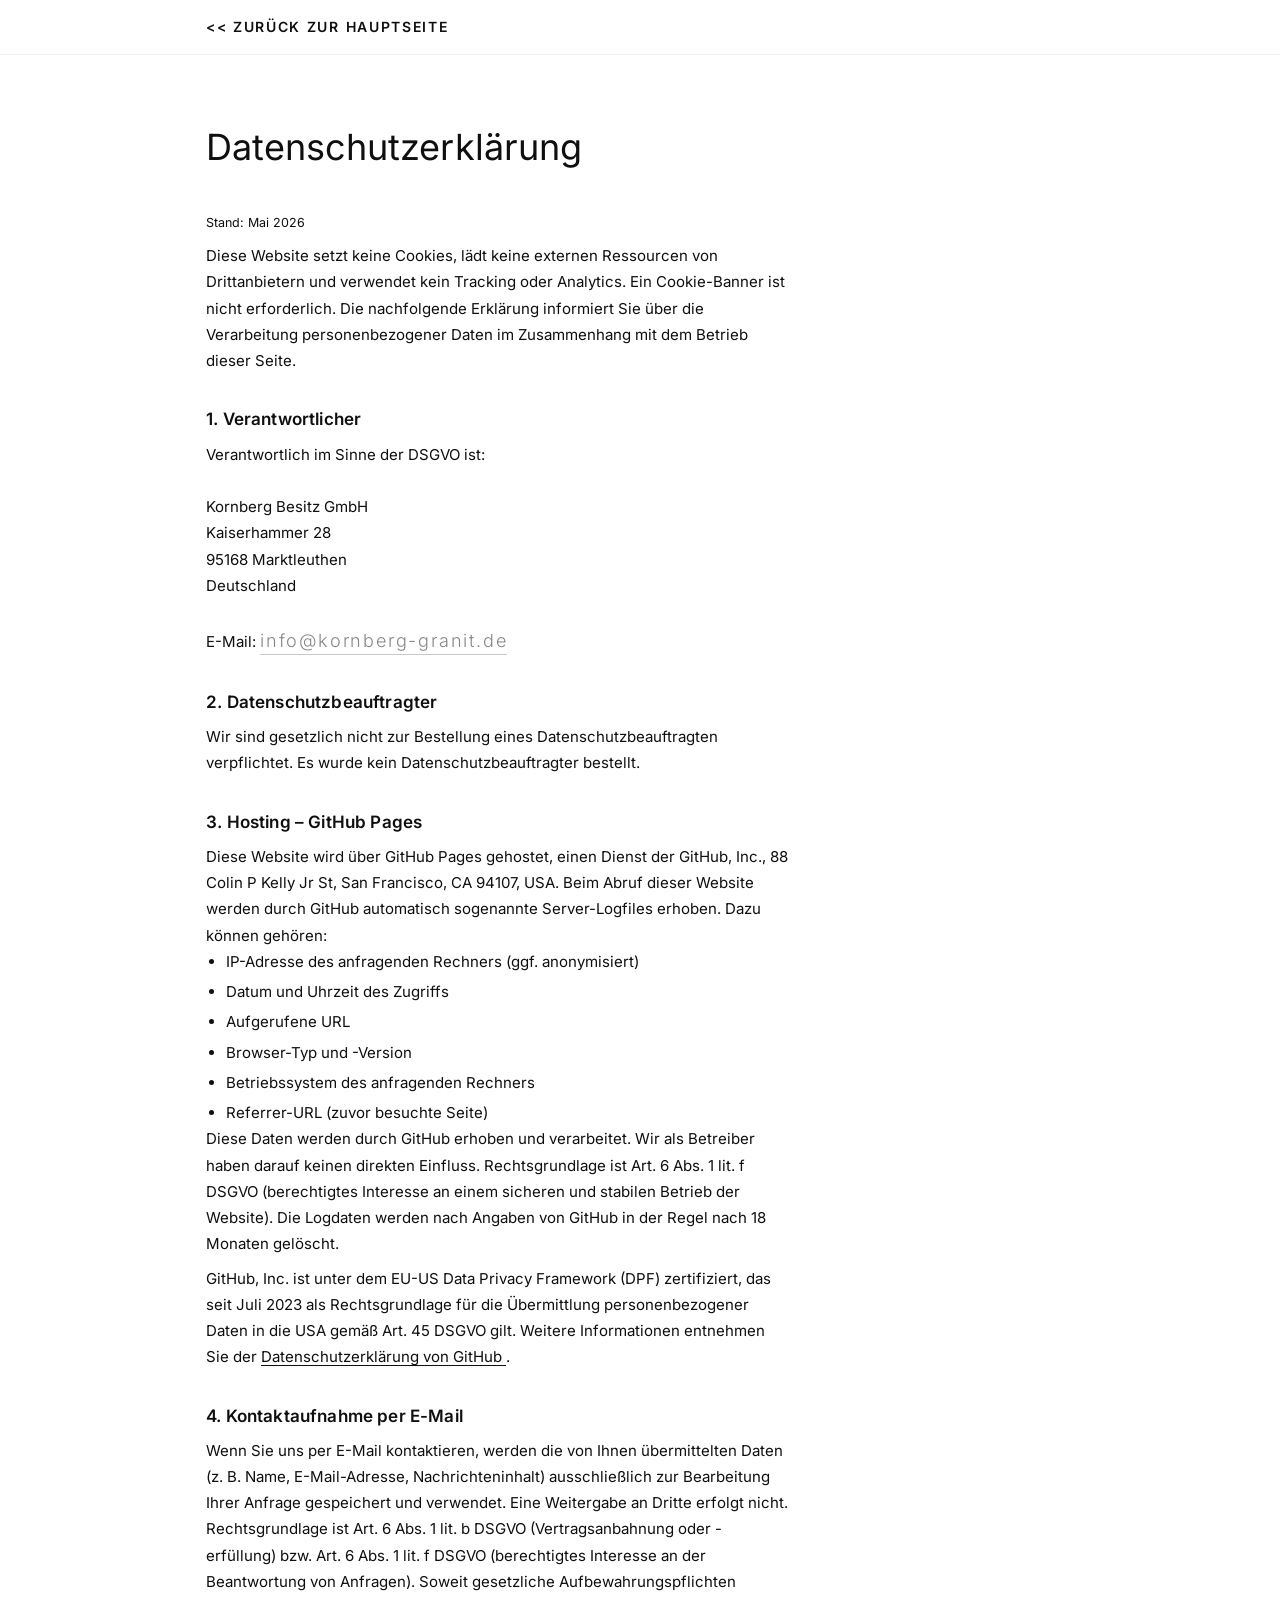
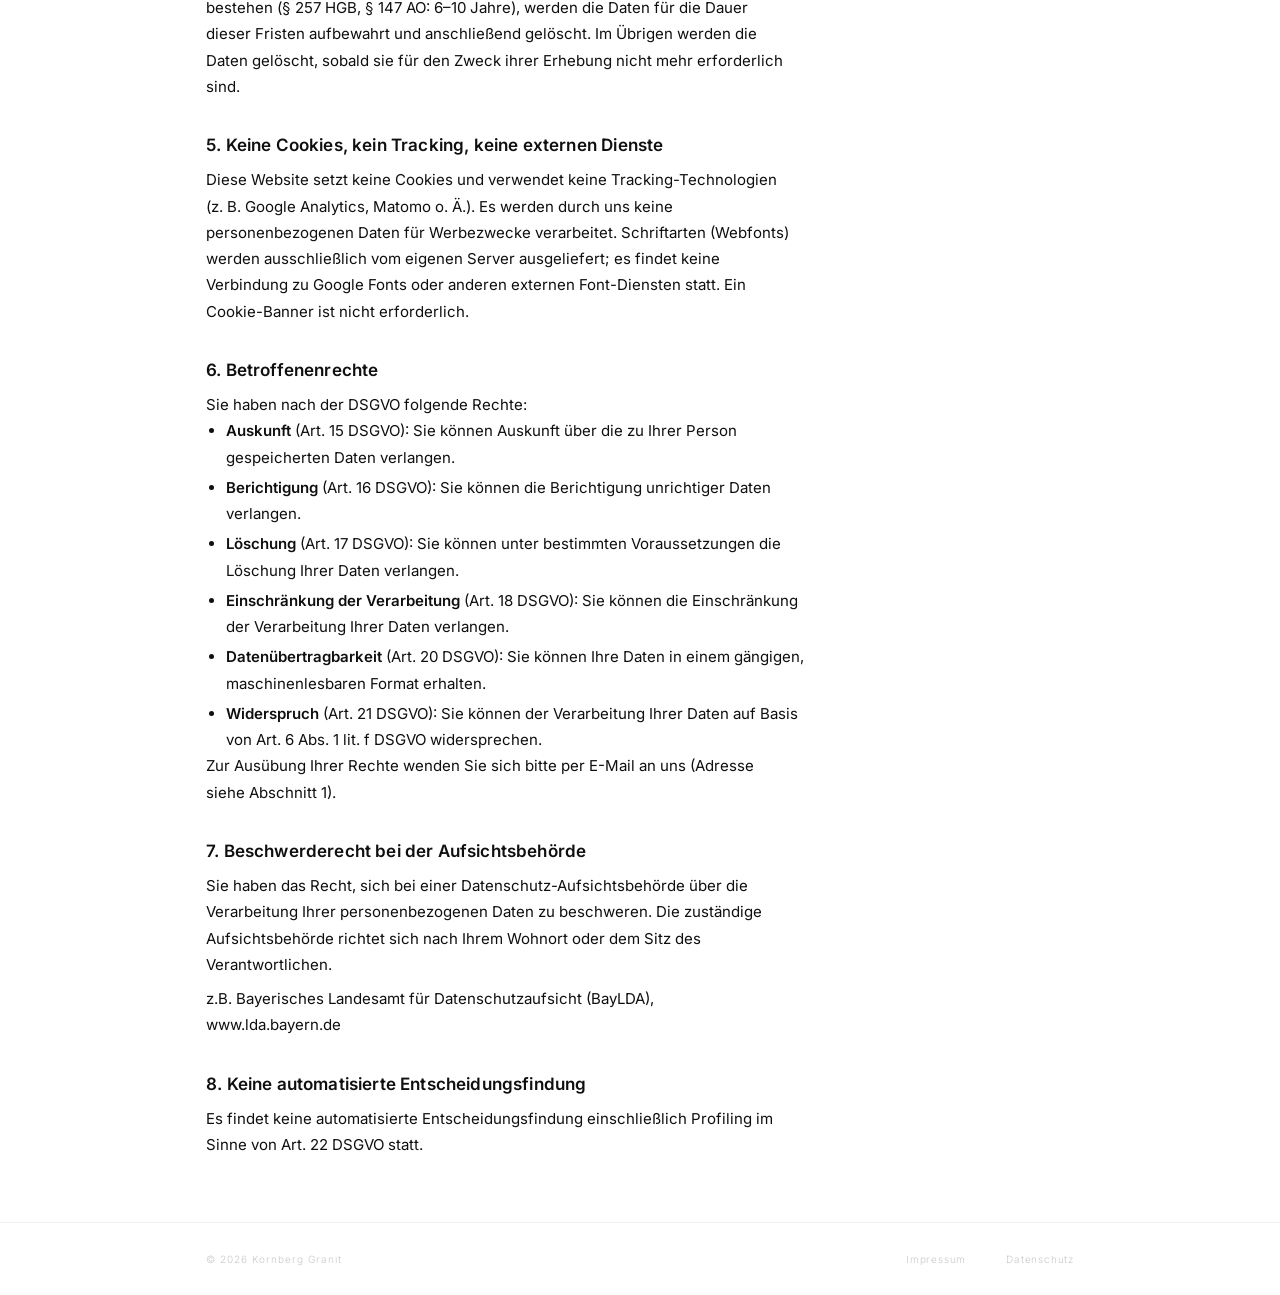
==== commit b0521a4b: "fix: update Datenschutz page" ====
--- a/datenschutz.html
+++ b/datenschutz.html
@@ -22,6 +22,7 @@
       <article class="legal" aria-labelledby="datenschutz-heading">
 
         <h1 id="datenschutz-heading">Datenschutzerklärung</h1>
+        <p><small>Stand: Mai 2026</small></p>
 
         <p>
           Diese Website setzt keine Cookies, lädt keine externen Ressourcen von
@@ -41,7 +42,14 @@
           <noscript>info [at] kornberg-granit [punkt] de</noscript>
         </p>
 
-        <h2>2. Hosting – GitHub Pages</h2>
+        <h2>2. Datenschutzbeauftragter</h2>
+        <p>
+          Wir sind gesetzlich nicht zur Bestellung eines
+          Datenschutzbeauftragten verpflichtet. Es wurde kein
+          Datenschutzbeauftragter bestellt.
+        </p>
+
+        <h2>3. Hosting – GitHub Pages</h2>
         <p>
           Diese Website wird über GitHub Pages gehostet, einen Dienst der
           GitHub, Inc., 88 Colin P Kelly Jr St, San Francisco, CA 94107, USA.
@@ -60,15 +68,21 @@
           Diese Daten werden durch GitHub erhoben und verarbeitet. Wir als
           Betreiber haben darauf keinen direkten Einfluss. Rechtsgrundlage
           ist Art. 6 Abs. 1 lit. f DSGVO (berechtigtes Interesse an einem
-          sicheren und stabilen Betrieb der Website). Weitere Informationen
-          entnehmen Sie der
+          sicheren und stabilen Betrieb der Website). Die Logdaten werden
+          nach Angaben von GitHub in der Regel nach 18 Monaten gelöscht.
+        </p>
+        <p>
+          GitHub, Inc. ist unter dem EU-US Data Privacy Framework (DPF)
+          zertifiziert, das seit Juli 2023 als Rechtsgrundlage für die
+          Übermittlung personenbezogener Daten in die USA gemäß Art. 45
+          DSGVO gilt. Weitere Informationen entnehmen Sie der
           <a href="https://docs.github.com/en/site-policy/privacy-policies/github-general-privacy-statement"
              target="_blank" rel="noopener noreferrer">
             Datenschutzerklärung von GitHub
           </a>.
         </p>
 
-        <h2>3. Kontaktaufnahme per E-Mail</h2>
+        <h2>4. Kontaktaufnahme per E-Mail</h2>
         <p>
           Wenn Sie uns per E-Mail kontaktieren, werden die von Ihnen
           übermittelten Daten (z. B. Name, E-Mail-Adresse, Nachrichteninhalt)
@@ -76,12 +90,14 @@
           verwendet. Eine Weitergabe an Dritte erfolgt nicht.
           Rechtsgrundlage ist Art. 6 Abs. 1 lit. b DSGVO (Vertragsanbahnung
           oder -erfüllung) bzw. Art. 6 Abs. 1 lit. f DSGVO (berechtigtes
-          Interesse an der Beantwortung von Anfragen). Die Daten werden
-          gelöscht, sobald sie für den Zweck ihrer Erhebung nicht mehr
-          erforderlich sind.
+          Interesse an der Beantwortung von Anfragen). Soweit gesetzliche
+          Aufbewahrungspflichten bestehen (§ 257 HGB, § 147 AO: 6–10 Jahre),
+          werden die Daten für die Dauer dieser Fristen aufbewahrt und
+          anschließend gelöscht. Im Übrigen werden die Daten gelöscht,
+          sobald sie für den Zweck ihrer Erhebung nicht mehr erforderlich sind.
         </p>
 
-        <h2>4. Keine Cookies, kein Tracking, keine externen Dienste</h2>
+        <h2>5. Keine Cookies, kein Tracking, keine externen Dienste</h2>
         <p>
           Diese Website setzt keine Cookies und verwendet keine
           Tracking-Technologien (z. B. Google Analytics, Matomo o. Ä.).
@@ -92,7 +108,7 @@
           Font-Diensten statt. Ein Cookie-Banner ist nicht erforderlich.
         </p>
 
-        <h2>5. Betroffenenrechte</h2>
+        <h2>6. Betroffenenrechte</h2>
         <p>Sie haben nach der DSGVO folgende Rechte:</p>
         <ul>
           <li><strong>Auskunft</strong> (Art. 15 DSGVO): Sie können Auskunft über die zu Ihrer Person gespeicherten Daten verlangen.</li>
@@ -107,7 +123,7 @@
           (Adresse siehe Abschnitt 1).
         </p>
 
-        <h2>6. Beschwerderecht bei der Aufsichtsbehörde</h2>
+        <h2>7. Beschwerderecht bei der Aufsichtsbehörde</h2>
         <p>
           Sie haben das Recht, sich bei einer Datenschutz-Aufsichtsbehörde
           über die Verarbeitung Ihrer personenbezogenen Daten zu beschweren.
@@ -118,7 +134,7 @@
           z.B. Bayerisches Landesamt für Datenschutzaufsicht (BayLDA), www.lda.bayern.de
         </p>
 
-        <h2>7. Keine automatisierte Entscheidungsfindung</h2>
+        <h2>8. Keine automatisierte Entscheidungsfindung</h2>
         <p>
           Es findet keine automatisierte Entscheidungsfindung einschließlich
           Profiling im Sinne von Art. 22 DSGVO statt.
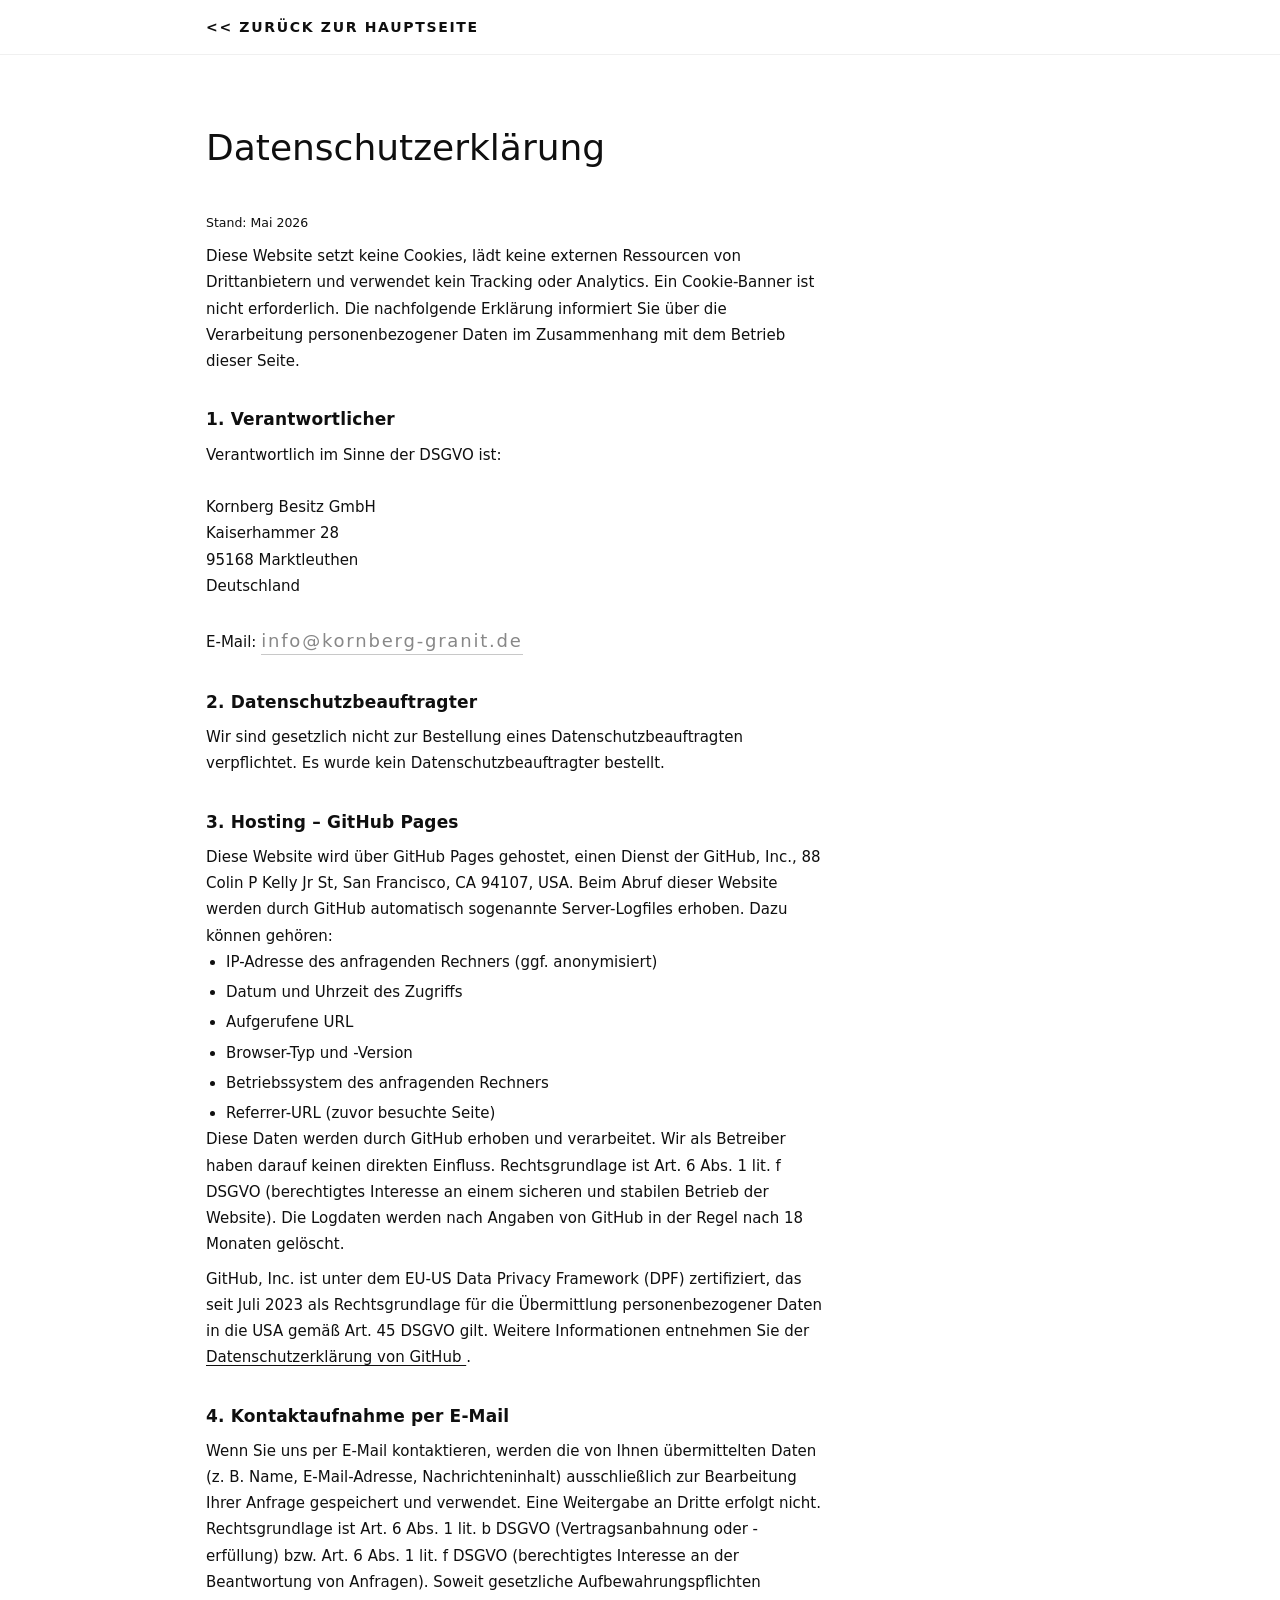
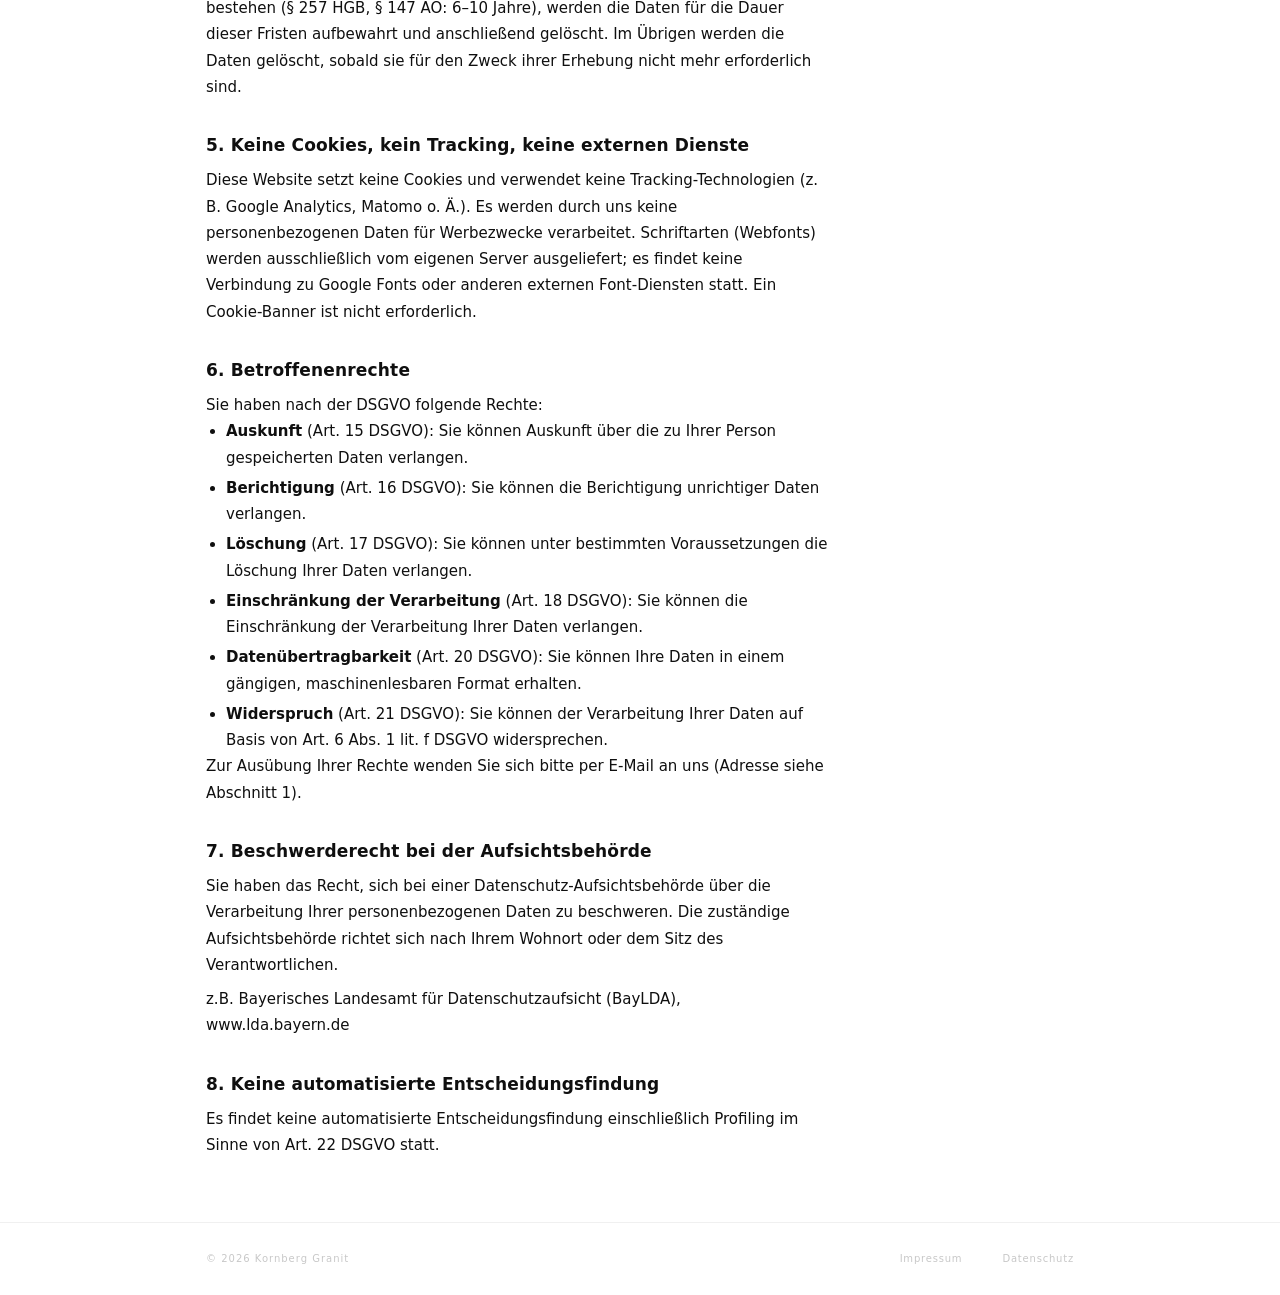
==== commit 3654af4d: "refactor: rename bilder→pictures, move style.css→css/, update all HTML paths" ====
--- a/datenschutz.html
+++ b/datenschutz.html
@@ -7,7 +7,7 @@
   <meta name="robots" content="noindex">
   <title>Datenschutz – Kornberg Granit</title>
   <link rel="icon" href="data:,">
-  <link rel="stylesheet" href="style.css">
+  <link rel="stylesheet" href="css/style.css">
 </head>
 <body>
 
--- a/css/style.css
+++ b/css/style.css
@@ -0,0 +1,834 @@
+/* style.css */
+/* =========================================================
+   Kornberg Granit — Shared Stylesheet
+   ========================================================= */
+
+/* --- Web Fonts (self-hosted, DSGVO-konform) --- */
+/* cyrillic-ext */
+@font-face {
+  font-family: 'Cormorant Garamond';
+  font-style: italic;
+  font-weight: 300;
+  font-display: swap;
+  src: url(fonts/co3ZmX5slCNuHLi8bLeY9MK7whWMhyjYrEtFmSq17w.woff2) format('woff2');
+  unicode-range: U+0460-052F, U+1C80-1C8A, U+20B4, U+2DE0-2DFF, U+A640-A69F, U+FE2E-FE2F;
+}
+/* cyrillic */
+@font-face {
+  font-family: 'Cormorant Garamond';
+  font-style: italic;
+  font-weight: 300;
+  font-display: swap;
+  src: url(fonts/co3ZmX5slCNuHLi8bLeY9MK7whWMhyjYrEtMmSq17w.woff2) format('woff2');
+  unicode-range: U+0301, U+0400-045F, U+0490-0491, U+04B0-04B1, U+2116;
+}
+/* vietnamese */
+@font-face {
+  font-family: 'Cormorant Garamond';
+  font-style: italic;
+  font-weight: 300;
+  font-display: swap;
+  src: url(fonts/co3ZmX5slCNuHLi8bLeY9MK7whWMhyjYrEtHmSq17w.woff2) format('woff2');
+  unicode-range: U+0102-0103, U+0110-0111, U+0128-0129, U+0168-0169, U+01A0-01A1, U+01AF-01B0, U+0300-0301, U+0303-0304, U+0308-0309, U+0323, U+0329, U+1EA0-1EF9, U+20AB;
+}
+/* latin-ext */
+@font-face {
+  font-family: 'Cormorant Garamond';
+  font-style: italic;
+  font-weight: 300;
+  font-display: swap;
+  src: url(fonts/co3ZmX5slCNuHLi8bLeY9MK7whWMhyjYrEtGmSq17w.woff2) format('woff2');
+  unicode-range: U+0100-02BA, U+02BD-02C5, U+02C7-02CC, U+02CE-02D7, U+02DD-02FF, U+0304, U+0308, U+0329, U+1D00-1DBF, U+1E00-1E9F, U+1EF2-1EFF, U+2020, U+20A0-20AB, U+20AD-20C0, U+2113, U+2C60-2C7F, U+A720-A7FF;
+}
+/* latin */
+@font-face {
+  font-family: 'Cormorant Garamond';
+  font-style: italic;
+  font-weight: 300;
+  font-display: swap;
+  src: url(fonts/co3ZmX5slCNuHLi8bLeY9MK7whWMhyjYrEtImSo.woff2) format('woff2');
+  unicode-range: U+0000-00FF, U+0131, U+0152-0153, U+02BB-02BC, U+02C6, U+02DA, U+02DC, U+0304, U+0308, U+0329, U+2000-206F, U+20AC, U+2122, U+2191, U+2193, U+2212, U+2215, U+FEFF, U+FFFD;
+}
+/* cyrillic-ext */
+@font-face {
+  font-family: 'Cormorant Garamond';
+  font-style: italic;
+  font-weight: 500;
+  font-display: swap;
+  src: url(fonts/co3ZmX5slCNuHLi8bLeY9MK7whWMhyjYrEtFmSq17w.woff2) format('woff2');
+  unicode-range: U+0460-052F, U+1C80-1C8A, U+20B4, U+2DE0-2DFF, U+A640-A69F, U+FE2E-FE2F;
+}
+/* cyrillic */
+@font-face {
+  font-family: 'Cormorant Garamond';
+  font-style: italic;
+  font-weight: 500;
+  font-display: swap;
+  src: url(fonts/co3ZmX5slCNuHLi8bLeY9MK7whWMhyjYrEtMmSq17w.woff2) format('woff2');
+  unicode-range: U+0301, U+0400-045F, U+0490-0491, U+04B0-04B1, U+2116;
+}
+/* vietnamese */
+@font-face {
+  font-family: 'Cormorant Garamond';
+  font-style: italic;
+  font-weight: 500;
+  font-display: swap;
+  src: url(fonts/co3ZmX5slCNuHLi8bLeY9MK7whWMhyjYrEtHmSq17w.woff2) format('woff2');
+  unicode-range: U+0102-0103, U+0110-0111, U+0128-0129, U+0168-0169, U+01A0-01A1, U+01AF-01B0, U+0300-0301, U+0303-0304, U+0308-0309, U+0323, U+0329, U+1EA0-1EF9, U+20AB;
+}
+/* latin-ext */
+@font-face {
+  font-family: 'Cormorant Garamond';
+  font-style: italic;
+  font-weight: 500;
+  font-display: swap;
+  src: url(fonts/co3ZmX5slCNuHLi8bLeY9MK7whWMhyjYrEtGmSq17w.woff2) format('woff2');
+  unicode-range: U+0100-02BA, U+02BD-02C5, U+02C7-02CC, U+02CE-02D7, U+02DD-02FF, U+0304, U+0308, U+0329, U+1D00-1DBF, U+1E00-1E9F, U+1EF2-1EFF, U+2020, U+20A0-20AB, U+20AD-20C0, U+2113, U+2C60-2C7F, U+A720-A7FF;
+}
+/* latin */
+@font-face {
+  font-family: 'Cormorant Garamond';
+  font-style: italic;
+  font-weight: 500;
+  font-display: swap;
+  src: url(fonts/co3ZmX5slCNuHLi8bLeY9MK7whWMhyjYrEtImSo.woff2) format('woff2');
+  unicode-range: U+0000-00FF, U+0131, U+0152-0153, U+02BB-02BC, U+02C6, U+02DA, U+02DC, U+0304, U+0308, U+0329, U+2000-206F, U+20AC, U+2122, U+2191, U+2193, U+2212, U+2215, U+FEFF, U+FFFD;
+}
+/* cyrillic-ext */
+@font-face {
+  font-family: 'Cormorant Garamond';
+  font-style: normal;
+  font-weight: 300;
+  font-display: swap;
+  src: url(fonts/co3bmX5slCNuHLi8bLeY9MK7whWMhyjYpHtKgS4.woff2) format('woff2');
+  unicode-range: U+0460-052F, U+1C80-1C8A, U+20B4, U+2DE0-2DFF, U+A640-A69F, U+FE2E-FE2F;
+}
+/* cyrillic */
+@font-face {
+  font-family: 'Cormorant Garamond';
+  font-style: normal;
+  font-weight: 300;
+  font-display: swap;
+  src: url(fonts/co3bmX5slCNuHLi8bLeY9MK7whWMhyjYrXtKgS4.woff2) format('woff2');
+  unicode-range: U+0301, U+0400-045F, U+0490-0491, U+04B0-04B1, U+2116;
+}
+/* vietnamese */
+@font-face {
+  font-family: 'Cormorant Garamond';
+  font-style: normal;
+  font-weight: 300;
+  font-display: swap;
+  src: url(fonts/co3bmX5slCNuHLi8bLeY9MK7whWMhyjYpntKgS4.woff2) format('woff2');
+  unicode-range: U+0102-0103, U+0110-0111, U+0128-0129, U+0168-0169, U+01A0-01A1, U+01AF-01B0, U+0300-0301, U+0303-0304, U+0308-0309, U+0323, U+0329, U+1EA0-1EF9, U+20AB;
+}
+/* latin-ext */
+@font-face {
+  font-family: 'Cormorant Garamond';
+  font-style: normal;
+  font-weight: 300;
+  font-display: swap;
+  src: url(fonts/co3bmX5slCNuHLi8bLeY9MK7whWMhyjYp3tKgS4.woff2) format('woff2');
+  unicode-range: U+0100-02BA, U+02BD-02C5, U+02C7-02CC, U+02CE-02D7, U+02DD-02FF, U+0304, U+0308, U+0329, U+1D00-1DBF, U+1E00-1E9F, U+1EF2-1EFF, U+2020, U+20A0-20AB, U+20AD-20C0, U+2113, U+2C60-2C7F, U+A720-A7FF;
+}
+/* latin */
+@font-face {
+  font-family: 'Cormorant Garamond';
+  font-style: normal;
+  font-weight: 300;
+  font-display: swap;
+  src: url(fonts/co3bmX5slCNuHLi8bLeY9MK7whWMhyjYqXtK.woff2) format('woff2');
+  unicode-range: U+0000-00FF, U+0131, U+0152-0153, U+02BB-02BC, U+02C6, U+02DA, U+02DC, U+0304, U+0308, U+0329, U+2000-206F, U+20AC, U+2122, U+2191, U+2193, U+2212, U+2215, U+FEFF, U+FFFD;
+}
+/* cyrillic-ext */
+@font-face {
+  font-family: 'Cormorant Garamond';
+  font-style: normal;
+  font-weight: 500;
+  font-display: swap;
+  src: url(fonts/co3bmX5slCNuHLi8bLeY9MK7whWMhyjYpHtKgS4.woff2) format('woff2');
+  unicode-range: U+0460-052F, U+1C80-1C8A, U+20B4, U+2DE0-2DFF, U+A640-A69F, U+FE2E-FE2F;
+}
+/* cyrillic */
+@font-face {
+  font-family: 'Cormorant Garamond';
+  font-style: normal;
+  font-weight: 500;
+  font-display: swap;
+  src: url(fonts/co3bmX5slCNuHLi8bLeY9MK7whWMhyjYrXtKgS4.woff2) format('woff2');
+  unicode-range: U+0301, U+0400-045F, U+0490-0491, U+04B0-04B1, U+2116;
+}
+/* vietnamese */
+@font-face {
+  font-family: 'Cormorant Garamond';
+  font-style: normal;
+  font-weight: 500;
+  font-display: swap;
+  src: url(fonts/co3bmX5slCNuHLi8bLeY9MK7whWMhyjYpntKgS4.woff2) format('woff2');
+  unicode-range: U+0102-0103, U+0110-0111, U+0128-0129, U+0168-0169, U+01A0-01A1, U+01AF-01B0, U+0300-0301, U+0303-0304, U+0308-0309, U+0323, U+0329, U+1EA0-1EF9, U+20AB;
+}
+/* latin-ext */
+@font-face {
+  font-family: 'Cormorant Garamond';
+  font-style: normal;
+  font-weight: 500;
+  font-display: swap;
+  src: url(fonts/co3bmX5slCNuHLi8bLeY9MK7whWMhyjYp3tKgS4.woff2) format('woff2');
+  unicode-range: U+0100-02BA, U+02BD-02C5, U+02C7-02CC, U+02CE-02D7, U+02DD-02FF, U+0304, U+0308, U+0329, U+1D00-1DBF, U+1E00-1E9F, U+1EF2-1EFF, U+2020, U+20A0-20AB, U+20AD-20C0, U+2113, U+2C60-2C7F, U+A720-A7FF;
+}
+/* latin */
+@font-face {
+  font-family: 'Cormorant Garamond';
+  font-style: normal;
+  font-weight: 500;
+  font-display: swap;
+  src: url(fonts/co3bmX5slCNuHLi8bLeY9MK7whWMhyjYqXtK.woff2) format('woff2');
+  unicode-range: U+0000-00FF, U+0131, U+0152-0153, U+02BB-02BC, U+02C6, U+02DA, U+02DC, U+0304, U+0308, U+0329, U+2000-206F, U+20AC, U+2122, U+2191, U+2193, U+2212, U+2215, U+FEFF, U+FFFD;
+}
+/* latin-ext */
+@font-face {
+  font-family: 'DM Serif Display';
+  font-style: italic;
+  font-weight: 400;
+  font-display: swap;
+  src: url(fonts/-nFhOHM81r4j6k0gjAW3mujVU2B2G_VB3vD212k.woff2) format('woff2');
+  unicode-range: U+0100-02BA, U+02BD-02C5, U+02C7-02CC, U+02CE-02D7, U+02DD-02FF, U+0304, U+0308, U+0329, U+1D00-1DBF, U+1E00-1E9F, U+1EF2-1EFF, U+2020, U+20A0-20AB, U+20AD-20C0, U+2113, U+2C60-2C7F, U+A720-A7FF;
+}
+/* latin */
+@font-face {
+  font-family: 'DM Serif Display';
+  font-style: italic;
+  font-weight: 400;
+  font-display: swap;
+  src: url(fonts/-nFhOHM81r4j6k0gjAW3mujVU2B2G_VB0PD2.woff2) format('woff2');
+  unicode-range: U+0000-00FF, U+0131, U+0152-0153, U+02BB-02BC, U+02C6, U+02DA, U+02DC, U+0304, U+0308, U+0329, U+2000-206F, U+20AC, U+2122, U+2191, U+2193, U+2212, U+2215, U+FEFF, U+FFFD;
+}
+/* latin-ext */
+@font-face {
+  font-family: 'DM Serif Display';
+  font-style: normal;
+  font-weight: 400;
+  font-display: swap;
+  src: url(fonts/-nFnOHM81r4j6k0gjAW3mujVU2B2G_5x0ujy.woff2) format('woff2');
+  unicode-range: U+0100-02BA, U+02BD-02C5, U+02C7-02CC, U+02CE-02D7, U+02DD-02FF, U+0304, U+0308, U+0329, U+1D00-1DBF, U+1E00-1E9F, U+1EF2-1EFF, U+2020, U+20A0-20AB, U+20AD-20C0, U+2113, U+2C60-2C7F, U+A720-A7FF;
+}
+/* latin */
+@font-face {
+  font-family: 'DM Serif Display';
+  font-style: normal;
+  font-weight: 400;
+  font-display: swap;
+  src: url(fonts/-nFnOHM81r4j6k0gjAW3mujVU2B2G_Bx0g.woff2) format('woff2');
+  unicode-range: U+0000-00FF, U+0131, U+0152-0153, U+02BB-02BC, U+02C6, U+02DA, U+02DC, U+0304, U+0308, U+0329, U+2000-206F, U+20AC, U+2122, U+2191, U+2193, U+2212, U+2215, U+FEFF, U+FFFD;
+}
+/* cyrillic-ext */
+@font-face {
+  font-family: 'Inter';
+  font-style: normal;
+  font-weight: 200;
+  font-display: swap;
+  src: url(fonts/UcC73FwrK3iLTeHuS_nVMrMxCp50SjIa2JL7SUc.woff2) format('woff2');
+  unicode-range: U+0460-052F, U+1C80-1C8A, U+20B4, U+2DE0-2DFF, U+A640-A69F, U+FE2E-FE2F;
+}
+/* cyrillic */
+@font-face {
+  font-family: 'Inter';
+  font-style: normal;
+  font-weight: 200;
+  font-display: swap;
+  src: url(fonts/UcC73FwrK3iLTeHuS_nVMrMxCp50SjIa0ZL7SUc.woff2) format('woff2');
+  unicode-range: U+0301, U+0400-045F, U+0490-0491, U+04B0-04B1, U+2116;
+}
+/* greek-ext */
+@font-face {
+  font-family: 'Inter';
+  font-style: normal;
+  font-weight: 200;
+  font-display: swap;
+  src: url(fonts/UcC73FwrK3iLTeHuS_nVMrMxCp50SjIa2ZL7SUc.woff2) format('woff2');
+  unicode-range: U+1F00-1FFF;
+}
+/* greek */
+@font-face {
+  font-family: 'Inter';
+  font-style: normal;
+  font-weight: 200;
+  font-display: swap;
+  src: url(fonts/UcC73FwrK3iLTeHuS_nVMrMxCp50SjIa1pL7SUc.woff2) format('woff2');
+  unicode-range: U+0370-0377, U+037A-037F, U+0384-038A, U+038C, U+038E-03A1, U+03A3-03FF;
+}
+/* vietnamese */
+@font-face {
+  font-family: 'Inter';
+  font-style: normal;
+  font-weight: 200;
+  font-display: swap;
+  src: url(fonts/UcC73FwrK3iLTeHuS_nVMrMxCp50SjIa2pL7SUc.woff2) format('woff2');
+  unicode-range: U+0102-0103, U+0110-0111, U+0128-0129, U+0168-0169, U+01A0-01A1, U+01AF-01B0, U+0300-0301, U+0303-0304, U+0308-0309, U+0323, U+0329, U+1EA0-1EF9, U+20AB;
+}
+/* latin-ext */
+@font-face {
+  font-family: 'Inter';
+  font-style: normal;
+  font-weight: 200;
+  font-display: swap;
+  src: url(fonts/UcC73FwrK3iLTeHuS_nVMrMxCp50SjIa25L7SUc.woff2) format('woff2');
+  unicode-range: U+0100-02BA, U+02BD-02C5, U+02C7-02CC, U+02CE-02D7, U+02DD-02FF, U+0304, U+0308, U+0329, U+1D00-1DBF, U+1E00-1E9F, U+1EF2-1EFF, U+2020, U+20A0-20AB, U+20AD-20C0, U+2113, U+2C60-2C7F, U+A720-A7FF;
+}
+/* latin */
+@font-face {
+  font-family: 'Inter';
+  font-style: normal;
+  font-weight: 200;
+  font-display: swap;
+  src: url(fonts/UcC73FwrK3iLTeHuS_nVMrMxCp50SjIa1ZL7.woff2) format('woff2');
+  unicode-range: U+0000-00FF, U+0131, U+0152-0153, U+02BB-02BC, U+02C6, U+02DA, U+02DC, U+0304, U+0308, U+0329, U+2000-206F, U+20AC, U+2122, U+2191, U+2193, U+2212, U+2215, U+FEFF, U+FFFD;
+}
+/* cyrillic-ext */
+@font-face {
+  font-family: 'Inter';
+  font-style: normal;
+  font-weight: 300;
+  font-display: swap;
+  src: url(fonts/UcC73FwrK3iLTeHuS_nVMrMxCp50SjIa2JL7SUc.woff2) format('woff2');
+  unicode-range: U+0460-052F, U+1C80-1C8A, U+20B4, U+2DE0-2DFF, U+A640-A69F, U+FE2E-FE2F;
+}
+/* cyrillic */
+@font-face {
+  font-family: 'Inter';
+  font-style: normal;
+  font-weight: 300;
+  font-display: swap;
+  src: url(fonts/UcC73FwrK3iLTeHuS_nVMrMxCp50SjIa0ZL7SUc.woff2) format('woff2');
+  unicode-range: U+0301, U+0400-045F, U+0490-0491, U+04B0-04B1, U+2116;
+}
+/* greek-ext */
+@font-face {
+  font-family: 'Inter';
+  font-style: normal;
+  font-weight: 300;
+  font-display: swap;
+  src: url(fonts/UcC73FwrK3iLTeHuS_nVMrMxCp50SjIa2ZL7SUc.woff2) format('woff2');
+  unicode-range: U+1F00-1FFF;
+}
+/* greek */
+@font-face {
+  font-family: 'Inter';
+  font-style: normal;
+  font-weight: 300;
+  font-display: swap;
+  src: url(fonts/UcC73FwrK3iLTeHuS_nVMrMxCp50SjIa1pL7SUc.woff2) format('woff2');
+  unicode-range: U+0370-0377, U+037A-037F, U+0384-038A, U+038C, U+038E-03A1, U+03A3-03FF;
+}
+/* vietnamese */
+@font-face {
+  font-family: 'Inter';
+  font-style: normal;
+  font-weight: 300;
+  font-display: swap;
+  src: url(fonts/UcC73FwrK3iLTeHuS_nVMrMxCp50SjIa2pL7SUc.woff2) format('woff2');
+  unicode-range: U+0102-0103, U+0110-0111, U+0128-0129, U+0168-0169, U+01A0-01A1, U+01AF-01B0, U+0300-0301, U+0303-0304, U+0308-0309, U+0323, U+0329, U+1EA0-1EF9, U+20AB;
+}
+/* latin-ext */
+@font-face {
+  font-family: 'Inter';
+  font-style: normal;
+  font-weight: 300;
+  font-display: swap;
+  src: url(fonts/UcC73FwrK3iLTeHuS_nVMrMxCp50SjIa25L7SUc.woff2) format('woff2');
+  unicode-range: U+0100-02BA, U+02BD-02C5, U+02C7-02CC, U+02CE-02D7, U+02DD-02FF, U+0304, U+0308, U+0329, U+1D00-1DBF, U+1E00-1E9F, U+1EF2-1EFF, U+2020, U+20A0-20AB, U+20AD-20C0, U+2113, U+2C60-2C7F, U+A720-A7FF;
+}
+/* latin */
+@font-face {
+  font-family: 'Inter';
+  font-style: normal;
+  font-weight: 300;
+  font-display: swap;
+  src: url(fonts/UcC73FwrK3iLTeHuS_nVMrMxCp50SjIa1ZL7.woff2) format('woff2');
+  unicode-range: U+0000-00FF, U+0131, U+0152-0153, U+02BB-02BC, U+02C6, U+02DA, U+02DC, U+0304, U+0308, U+0329, U+2000-206F, U+20AC, U+2122, U+2191, U+2193, U+2212, U+2215, U+FEFF, U+FFFD;
+}
+/* cyrillic-ext */
+@font-face {
+  font-family: 'Inter';
+  font-style: normal;
+  font-weight: 400;
+  font-display: swap;
+  src: url(fonts/UcC73FwrK3iLTeHuS_nVMrMxCp50SjIa2JL7SUc.woff2) format('woff2');
+  unicode-range: U+0460-052F, U+1C80-1C8A, U+20B4, U+2DE0-2DFF, U+A640-A69F, U+FE2E-FE2F;
+}
+/* cyrillic */
+@font-face {
+  font-family: 'Inter';
+  font-style: normal;
+  font-weight: 400;
+  font-display: swap;
+  src: url(fonts/UcC73FwrK3iLTeHuS_nVMrMxCp50SjIa0ZL7SUc.woff2) format('woff2');
+  unicode-range: U+0301, U+0400-045F, U+0490-0491, U+04B0-04B1, U+2116;
+}
+/* greek-ext */
+@font-face {
+  font-family: 'Inter';
+  font-style: normal;
+  font-weight: 400;
+  font-display: swap;
+  src: url(fonts/UcC73FwrK3iLTeHuS_nVMrMxCp50SjIa2ZL7SUc.woff2) format('woff2');
+  unicode-range: U+1F00-1FFF;
+}
+/* greek */
+@font-face {
+  font-family: 'Inter';
+  font-style: normal;
+  font-weight: 400;
+  font-display: swap;
+  src: url(fonts/UcC73FwrK3iLTeHuS_nVMrMxCp50SjIa1pL7SUc.woff2) format('woff2');
+  unicode-range: U+0370-0377, U+037A-037F, U+0384-038A, U+038C, U+038E-03A1, U+03A3-03FF;
+}
+/* vietnamese */
+@font-face {
+  font-family: 'Inter';
+  font-style: normal;
+  font-weight: 400;
+  font-display: swap;
+  src: url(fonts/UcC73FwrK3iLTeHuS_nVMrMxCp50SjIa2pL7SUc.woff2) format('woff2');
+  unicode-range: U+0102-0103, U+0110-0111, U+0128-0129, U+0168-0169, U+01A0-01A1, U+01AF-01B0, U+0300-0301, U+0303-0304, U+0308-0309, U+0323, U+0329, U+1EA0-1EF9, U+20AB;
+}
+/* latin-ext */
+@font-face {
+  font-family: 'Inter';
+  font-style: normal;
+  font-weight: 400;
+  font-display: swap;
+  src: url(fonts/UcC73FwrK3iLTeHuS_nVMrMxCp50SjIa25L7SUc.woff2) format('woff2');
+  unicode-range: U+0100-02BA, U+02BD-02C5, U+02C7-02CC, U+02CE-02D7, U+02DD-02FF, U+0304, U+0308, U+0329, U+1D00-1DBF, U+1E00-1E9F, U+1EF2-1EFF, U+2020, U+20A0-20AB, U+20AD-20C0, U+2113, U+2C60-2C7F, U+A720-A7FF;
+}
+/* latin */
+@font-face {
+  font-family: 'Inter';
+  font-style: normal;
+  font-weight: 400;
+  font-display: swap;
+  src: url(fonts/UcC73FwrK3iLTeHuS_nVMrMxCp50SjIa1ZL7.woff2) format('woff2');
+  unicode-range: U+0000-00FF, U+0131, U+0152-0153, U+02BB-02BC, U+02C6, U+02DA, U+02DC, U+0304, U+0308, U+0329, U+2000-206F, U+20AC, U+2122, U+2191, U+2193, U+2212, U+2215, U+FEFF, U+FFFD;
+}
+/* cyrillic-ext */
+@font-face {
+  font-family: 'Inter';
+  font-style: normal;
+  font-weight: 600;
+  font-display: swap;
+  src: url(fonts/UcC73FwrK3iLTeHuS_nVMrMxCp50SjIa2JL7SUc.woff2) format('woff2');
+  unicode-range: U+0460-052F, U+1C80-1C8A, U+20B4, U+2DE0-2DFF, U+A640-A69F, U+FE2E-FE2F;
+}
+/* cyrillic */
+@font-face {
+  font-family: 'Inter';
+  font-style: normal;
+  font-weight: 600;
+  font-display: swap;
+  src: url(fonts/UcC73FwrK3iLTeHuS_nVMrMxCp50SjIa0ZL7SUc.woff2) format('woff2');
+  unicode-range: U+0301, U+0400-045F, U+0490-0491, U+04B0-04B1, U+2116;
+}
+/* greek-ext */
+@font-face {
+  font-family: 'Inter';
+  font-style: normal;
+  font-weight: 600;
+  font-display: swap;
+  src: url(fonts/UcC73FwrK3iLTeHuS_nVMrMxCp50SjIa2ZL7SUc.woff2) format('woff2');
+  unicode-range: U+1F00-1FFF;
+}
+/* greek */
+@font-face {
+  font-family: 'Inter';
+  font-style: normal;
+  font-weight: 600;
+  font-display: swap;
+  src: url(fonts/UcC73FwrK3iLTeHuS_nVMrMxCp50SjIa1pL7SUc.woff2) format('woff2');
+  unicode-range: U+0370-0377, U+037A-037F, U+0384-038A, U+038C, U+038E-03A1, U+03A3-03FF;
+}
+/* vietnamese */
+@font-face {
+  font-family: 'Inter';
+  font-style: normal;
+  font-weight: 600;
+  font-display: swap;
+  src: url(fonts/UcC73FwrK3iLTeHuS_nVMrMxCp50SjIa2pL7SUc.woff2) format('woff2');
+  unicode-range: U+0102-0103, U+0110-0111, U+0128-0129, U+0168-0169, U+01A0-01A1, U+01AF-01B0, U+0300-0301, U+0303-0304, U+0308-0309, U+0323, U+0329, U+1EA0-1EF9, U+20AB;
+}
+/* latin-ext */
+@font-face {
+  font-family: 'Inter';
+  font-style: normal;
+  font-weight: 600;
+  font-display: swap;
+  src: url(fonts/UcC73FwrK3iLTeHuS_nVMrMxCp50SjIa25L7SUc.woff2) format('woff2');
+  unicode-range: U+0100-02BA, U+02BD-02C5, U+02C7-02CC, U+02CE-02D7, U+02DD-02FF, U+0304, U+0308, U+0329, U+1D00-1DBF, U+1E00-1E9F, U+1EF2-1EFF, U+2020, U+20A0-20AB, U+20AD-20C0, U+2113, U+2C60-2C7F, U+A720-A7FF;
+}
+/* latin */
+@font-face {
+  font-family: 'Inter';
+  font-style: normal;
+  font-weight: 600;
+  font-display: swap;
+  src: url(fonts/UcC73FwrK3iLTeHuS_nVMrMxCp50SjIa1ZL7.woff2) format('woff2');
+  unicode-range: U+0000-00FF, U+0131, U+0152-0153, U+02BB-02BC, U+02C6, U+02DA, U+02DC, U+0304, U+0308, U+0329, U+2000-206F, U+20AC, U+2122, U+2191, U+2193, U+2212, U+2215, U+FEFF, U+FFFD;
+}
+
+/* --- Reset & Box Model --- */
+*, *::before, *::after {
+  box-sizing: border-box;
+  margin: 0;
+  padding: 0;
+}
+
+/* --- Custom Properties --- */
+:root {
+  /* Design tokens */
+  --white:   #ffffff;
+  --ink:     #0f0f0f;
+  --mid:     #888888;
+  --faint:   #c8c8c8;
+  --border:  rgba(0,0,0,0.06);
+
+  /* Typefaces */
+  --serif:   'DM Serif Display', Georgia, serif;
+  --display: 'Cormorant Garamond', Georgia, serif;
+  --sans:    'Inter', system-ui, sans-serif;
+
+  /* Legacy aliases — legal pages rely on these names */
+  --color-bg:     var(--white);
+  --color-text:   var(--ink);
+  --color-muted:  var(--mid);
+  --color-border: var(--border);
+  --color-link:   var(--ink);
+  --font-family:  var(--sans);
+  --max-width:    900px;
+  --spacing-xs:   0.5rem;
+  --spacing-sm:   1rem;
+  --spacing-md:   2rem;
+  --spacing-lg:   4rem;
+}
+
+/* --- Base --- */
+html {
+  font-size: 16px;
+  scroll-behavior: smooth;
+}
+
+body {
+  background: var(--white);
+  color: var(--ink);
+  font-family: var(--sans);
+  font-weight: 300;
+  line-height: 1.6;
+  min-height: 100vh;
+  display: flex;
+  flex-direction: column;
+  -webkit-font-smoothing: antialiased;
+}
+
+/* --- Links --- */
+a {
+  color: var(--ink);
+  text-decoration: underline;
+  text-underline-offset: 3px;
+}
+
+a:hover {
+  opacity: 0.7;
+}
+
+a:focus-visible {
+  outline: 2px solid var(--ink);
+  outline-offset: 3px;
+  border-radius: 2px;
+}
+
+/* --- Particle Canvas --- */
+#particle-canvas {
+  position: fixed;
+  inset: 0;
+  width: 100%;
+  height: 100%;
+  pointer-events: none;
+  z-index: 0;
+}
+
+main, footer { position: relative; z-index: 1; }
+
+/* --- Hero --- */
+.hero {
+  display: flex;
+  flex-direction: column;
+  align-items: center;
+  text-align: center;
+  padding: 10rem 2rem 4rem;
+}
+
+.hero__eyebrow {
+  font-family: var(--sans);
+  font-size: 0.8875rem;
+  font-weight: 300;
+  letter-spacing: 0.3em;
+  text-transform: uppercase;
+  color: var(--mid);
+  margin-bottom: 2.25rem;
+}
+
+.hero__h1 {
+  font-family: var(--serif);
+  font-size: clamp(5rem, 13vw, 9rem);
+  font-weight: 400;
+  line-height: 0.95;
+  color: var(--ink);
+  letter-spacing: -0.02em;
+}
+
+/* --- Hero Slider --- */
+.hero-slider {
+  display: flex;
+  flex-direction: column;
+  align-items: center;
+  padding: 5.5rem 2rem 0;
+}
+
+.hero-slider__track {
+  position: relative;
+  width: min(720px, 88vw);
+  aspect-ratio: 16 / 10;
+  box-shadow: 0 20px 80px rgba(0,0,0,0.10);
+}
+
+.hero-slider__slide {
+  position: absolute;
+  inset: 0;
+  width: 100%;
+  height: 100%;
+  object-fit: cover;
+  display: block;
+  opacity: 0;
+  transition: opacity 0.6s ease;
+}
+
+.hero-slider__slide--active {
+  opacity: 1;
+}
+
+.hero-slider__dots {
+  display: flex;
+  gap: 8px;
+  margin-top: 1.25rem;
+}
+
+.hero-slider__dot {
+  width: 24px;
+  padding: 5px 0;
+  background: transparent;
+  border: none;
+  cursor: pointer;
+  position: relative;
+}
+
+.hero-slider__dot::after {
+  content: '';
+  position: absolute;
+  left: 0;
+  right: 0;
+  top: 50%;
+  transform: translateY(-50%);
+  height: 1px;
+  background: var(--faint);
+  transition: background 0.3s;
+}
+
+.hero-slider__dot--active::after,
+.hero-slider__dot:hover::after {
+  background: var(--ink);
+}
+
+/* --- Contact --- */
+.contact {
+  padding: 9rem 2rem 8rem;
+  text-align: center;
+  display: flex;
+  flex-direction: column;
+  align-items: center;
+}
+
+.contact__heading {
+  font-family: var(--display);
+  font-size: clamp(2.5rem, 6vw, 4.5rem);
+  font-weight: 300;
+  font-style: italic;
+  color: var(--ink);
+  line-height: 1.05;
+  letter-spacing: 0.01em;
+  margin-bottom: 2.25rem;
+}
+
+.contact__divider {
+  width: 32px;
+  height: 1px;
+  background: var(--faint);
+  margin-bottom: 2.25rem;
+}
+
+/* --- Email Link --- */
+.email-link {
+  font-family: var(--sans);
+  font-size: clamp(0.875rem, 2vw, 1.125rem);
+  font-weight: 300;
+  letter-spacing: 0.1em;
+  color: var(--mid);
+  text-decoration: none;
+  border-bottom: 1px solid var(--faint);
+  padding-bottom: 3px;
+  transition: color 0.2s, border-color 0.2s;
+}
+
+.email-link:hover,
+.email-link:focus-visible {
+  opacity: 1;
+  color: var(--ink);
+  border-color: var(--ink);
+  outline: none;
+}
+
+.noscript-email {
+  font-size: 1rem;
+  color: var(--mid);
+}
+
+/* --- Honeypot (invisible to humans, visible to bots) --- */
+.hp-trap {
+  display: none !important;
+  visibility: hidden;
+}
+
+/* --- Footer --- */
+.site-footer {
+  border-top: 1px solid var(--border);
+  padding: 1.75rem 2.5rem;
+  display: flex;
+  justify-content: space-between;
+  align-items: center;
+  font-size: 0.625rem;
+  font-weight: 300;
+  letter-spacing: 0.1em;
+  color: var(--faint);
+  margin-top: auto;
+}
+
+.site-footer nav {
+  display: flex;
+  gap: 2.5rem;
+}
+
+.site-footer a {
+  color: var(--faint);
+  text-decoration: none;
+  letter-spacing: 0.08em;
+}
+
+.site-footer a:hover {
+  color: var(--ink);
+  opacity: 1;
+}
+
+.site-footer .container {
+  display: flex;
+  justify-content: space-between;
+  align-items: center;
+  width: 100%;
+}
+
+/* --- Layout helper (legal pages) --- */
+.container {
+  width: 100%;
+  max-width: var(--max-width);
+  margin-inline: auto;
+  padding-inline: var(--spacing-sm);
+}
+
+/* --- Header (legal pages only) --- */
+.site-header {
+  border-bottom: 1px solid var(--color-border);
+  padding-block: var(--spacing-sm);
+}
+
+.site-header .container {
+  display: flex;
+  align-items: center;
+  justify-content: space-between;
+}
+
+.site-header__name {
+  font-size: 0.875rem;
+  font-weight: 600;
+  letter-spacing: 0.12em;
+  text-transform: uppercase;
+  text-decoration: none;
+  color: var(--ink);
+}
+
+.site-header__name:hover {
+  opacity: 0.7;
+}
+
+/* --- Legal Pages --- */
+.legal {
+  padding-block: var(--spacing-lg);
+}
+
+.legal h1 {
+  font-family: var(--sans);
+  font-size: clamp(1.5rem, 4vw, 2.25rem);
+  font-weight: 400;
+  margin-bottom: var(--spacing-md);
+}
+
+.legal h2 {
+  font-family: var(--sans);
+  font-size: 1.0625rem;
+  font-weight: 600;
+  margin-top: var(--spacing-md);
+  margin-bottom: var(--spacing-xs);
+  letter-spacing: 0.01em;
+}
+
+.legal p,
+.legal li {
+  color: var(--ink);
+  font-size: 0.9375rem;
+  font-weight: 400;
+  line-height: 1.75;
+  max-width: 65ch;
+}
+
+.legal ul {
+  list-style: disc;
+  padding-left: 1.25rem;
+}
+
+.legal li + li {
+  margin-top: 0.25rem;
+}
+
+.legal p + p {
+  margin-top: var(--spacing-xs);
+}
+
+.legal__placeholder {
+  background: #fff3cd;
+  border: 1px solid #ffc107;
+  border-radius: 3px;
+  padding: 0 4px;
+  font-style: italic;
+}
+
+.legal__notice {
+  margin-top: var(--spacing-md);
+  padding: var(--spacing-sm);
+  border-left: 3px solid var(--color-border);
+  font-size: 0.875rem;
+  color: var(--mid);
+}
